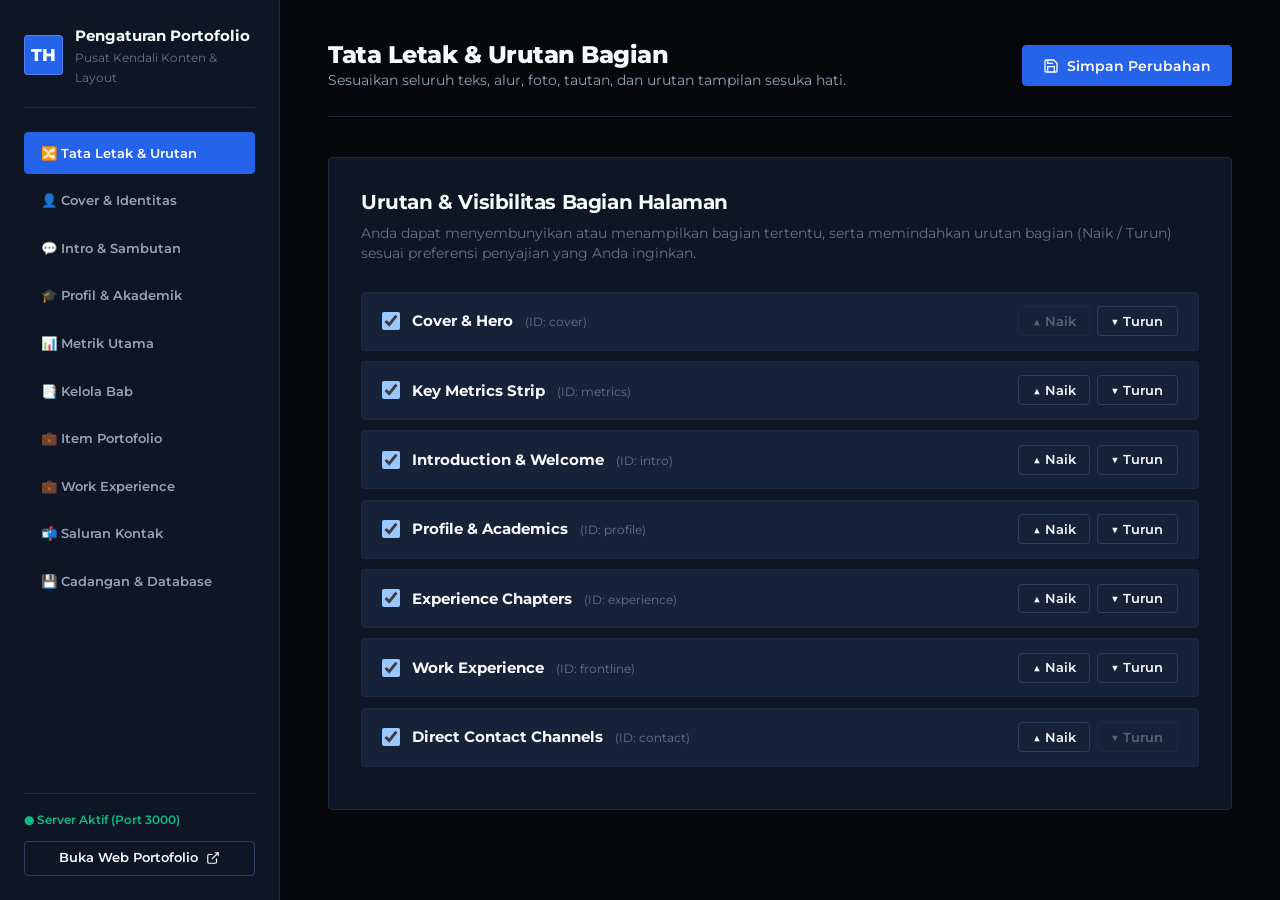
==== admin.html @ fa588e2b "Add files via upload" ====
<!DOCTYPE html>
<html lang="id">
<head>
  <meta charset="UTF-8">
  <meta name="viewport" content="width=device-width, initial-scale=1.0">
  <title>Pusat Kendali Portofolio | Backend CMS Trista Hana</title>
  <link rel="stylesheet" href="styles.css">
  <link rel="icon" type="image/svg+xml" href="data:image/svg+xml,<svg xmlns='http://www.w3.org/2000/svg' viewBox='0 0 100 100'><rect width='100' height='100' rx='20' fill='%232563EB'/><text x='50%' y='55%' dominant-baseline='middle' text-anchor='middle' font-family='Montserrat' font-size='50' font-weight='800' fill='white'>TH</text></svg>">
  <style>
    /* CMS Dashboard Specific Styles */
    body {
      background-color: #05070B;
    }
    .cms-layout {
      display: grid;
      grid-template-columns: 280px 1fr;
      min-height: 100vh;
    }
    .cms-sidebar {
      background-color: var(--bg-surface);
      border-right: 1px solid var(--border-subtle);
      padding: 1.5rem;
      position: sticky;
      top: 0;
      height: 100vh;
      overflow-y: auto;
      display: flex;
      flex-direction: column;
      gap: 1.5rem;
    }
    .cms-brand {
      display: flex;
      align-items: center;
      gap: 0.75rem;
      padding-bottom: 1.25rem;
      border-bottom: 1px solid var(--border-subtle);
    }
    .cms-nav-list {
      list-style: none;
      display: flex;
      flex-direction: column;
      gap: 0.35rem;
    }
    .cms-nav-item button {
      width: 100%;
      text-align: left;
      padding: 0.75rem 1rem;
      border-radius: var(--radius-sm);
      color: var(--text-secondary);
      font-size: 0.825rem;
      font-weight: 600;
      display: flex;
      align-items: center;
      gap: 0.75rem;
      transition: var(--transition);
      border: 1px solid transparent;
    }
    .cms-nav-item button:hover {
      background-color: var(--bg-elevated);
      color: var(--text-primary);
    }
    .cms-nav-item button.active {
      background-color: var(--blue-primary);
      color: #FFFFFF;
      border-color: var(--blue-primary);
    }
    .cms-main {
      padding: 2.5rem 3rem;
      max-width: 1100px;
      margin: 0 auto;
      width: 100%;
    }
    .cms-topbar {
      display: flex;
      justify-content: space-between;
      align-items: center;
      margin-bottom: 2.5rem;
      padding-bottom: 1.5rem;
      border-bottom: 1px solid var(--border-subtle);
      flex-wrap: wrap;
      gap: 1rem;
    }
    .cms-panel-card {
      background-color: var(--bg-surface);
      border: 1px solid var(--border-subtle);
      border-radius: var(--radius-sm);
      padding: 2rem;
      margin-bottom: 2rem;
    }
    .cms-card-title {
      font-size: 1.25rem;
      font-weight: 700;
      color: var(--text-primary);
      margin-bottom: 0.5rem;
    }
    .cms-card-desc {
      font-size: 0.85rem;
      color: var(--text-muted);
      margin-bottom: 1.75rem;
      line-height: 1.5;
    }
    .order-item-row {
      display: flex;
      align-items: center;
      justify-content: space-between;
      padding: 0.85rem 1.25rem;
      background-color: var(--bg-elevated);
      border: 1px solid var(--border-subtle);
      border-radius: var(--radius-sm);
      margin-bottom: 0.65rem;
    }
    .tag-bubble-list {
      display: flex;
      flex-wrap: wrap;
      gap: 0.5rem;
      margin-top: 0.5rem;
    }
    .tag-bubble {
      display: inline-flex;
      align-items: center;
      gap: 0.5rem;
      font-size: 0.8rem;
      font-weight: 600;
      background-color: var(--bg-elevated);
      border: 1px solid var(--border-medium);
      color: var(--text-primary);
      padding: 0.35rem 0.75rem;
      border-radius: var(--radius-sm);
    }
    .tag-bubble button {
      color: #F87171;
      font-size: 0.9rem;
      cursor: pointer;
    }
    .section-view {
      display: none;
    }
    .section-view.active {
      display: block;
      animation: fadeIn 0.2s ease;
    }
    @keyframes fadeIn {
      from { opacity: 0; transform: translateY(6px); }
      to { opacity: 1; transform: translateY(0); }
    }
  </style>
</head>
<body>

  <div class="cms-layout">
    <!-- Sidebar Navigation -->
    <aside class="cms-sidebar">
      <div class="cms-brand">
        <div class="brand-badge">TH</div>
        <div>
          <div style="font-weight: 700; font-size: 0.95rem; color: var(--text-primary);">Pengaturan Portofolio</div>
          <div style="font-size: 0.75rem; color: var(--text-muted);">Pusat Kendali Konten &amp; Layout</div>
        </div>
      </div>

      <nav>
        <ul class="cms-nav-list">
          <li class="cms-nav-item"><button class="active" data-view="view-layout">🔀 Tata Letak &amp; Urutan</button></li>
          <li class="cms-nav-item"><button data-view="view-cover">👤 Cover &amp; Identitas</button></li>
          <li class="cms-nav-item"><button data-view="view-intro">💬 Intro &amp; Sambutan</button></li>
          <li class="cms-nav-item"><button data-view="view-profile">🎓 Profil &amp; Akademik</button></li>
          <li class="cms-nav-item"><button data-view="view-metrics">📊 Metrik Utama</button></li>
          <li class="cms-nav-item"><button data-view="view-chapters">📑 Kelola Bab</button></li>
          <li class="cms-nav-item"><button data-view="view-items">💼 Item Portofolio</button></li>
          <li class="cms-nav-item"><button data-view="view-frontline">💼 Work Experience</button></li>
          <li class="cms-nav-item"><button data-view="view-contact">📬 Saluran Kontak</button></li>
          <li class="cms-nav-item"><button data-view="view-backup">💾 Cadangan &amp; Database</button></li>
        </ul>
      </nav>

      <div style="margin-top: auto; padding-top: 1rem; border-top: 1px solid var(--border-subtle);">
        <div id="cms-server-indicator" style="font-size: 0.75rem; color: var(--status-success); font-weight: 600; margin-bottom: 0.75rem;">
          ● Server Aktif (Port 3000)
        </div>
        <a href="/" target="_blank" class="btn btn-outline btn-sm" style="width: 100%;">
          <span>Buka Web Portofolio</span>
          <svg width="14" height="14" viewBox="0 0 24 24" fill="none" stroke="currentColor" stroke-width="2"><path d="M18 13v6a2 2 0 0 1-2 2H5a2 2 0 0 1-2-2V8a2 2 0 0 1 2-2h6"/><polyline points="15 3 21 3 21 9"/><line x1="10" y1="14" x2="21" y2="3"/></svg>
        </a>
      </div>
    </aside>

    <!-- Main Content Area -->
    <main class="cms-main">
      <div class="cms-topbar">
        <div>
          <h1 style="font-size: 1.5rem; font-weight: 800;" id="cms-current-view-title">Tata Letak &amp; Urutan Bagian</h1>
          <p style="color: var(--text-secondary); font-size: 0.85rem;">Sesuaikan seluruh teks, alur, foto, tautan, dan urutan tampilan sesuka hati.</p>
        </div>
        <div style="display: flex; gap: 0.75rem;">
          <button id="cms-btn-save-all" class="btn btn-primary">
            <svg width="16" height="16" viewBox="0 0 24 24" fill="none" stroke="currentColor" stroke-width="2"><path d="M19 21H5a2 2 0 0 1-2-2V5a2 2 0 0 1 2-2h11l5 5v11a2 2 0 0 1-2 2z"/><polyline points="17 21 17 13 7 13 7 21"/><polyline points="7 3 7 8 15 8"/></svg>
            <span>Simpan Perubahan</span>
          </button>
        </div>
      </div>

      <!-- =====================================================================
           VIEW 1: Tata Letak & Urutan Bagian
           ===================================================================== -->
      <section id="view-layout" class="section-view active">
        <div class="cms-panel-card">
          <h2 class="cms-card-title">Urutan &amp; Visibilitas Bagian Halaman</h2>
          <p class="cms-card-desc">
            Anda dapat menyembunyikan atau menampilkan bagian tertentu, serta memindahkan urutan bagian (Naik / Turun) sesuai preferensi penyajian yang Anda inginkan.
          </p>

          <div id="layout-sections-list">
            <!-- Dynamically populated -->
          </div>
        </div>
      </section>

      <!-- =====================================================================
           VIEW 2: Cover & Identitas
           ===================================================================== -->
      <section id="view-cover" class="section-view">
        <div class="cms-panel-card">
          <h2 class="cms-card-title">Bagian 01: Cover &amp; Identitas Utama</h2>
          <p class="cms-card-desc">Ubah nama, status lamaran, judul spesialisasi, kata kunci HR, dan foto utama.</p>

          <div style="display: grid; grid-template-columns: 1fr 1fr; gap: 1rem;">
            <div class="form-group">
              <label class="form-label" for="cov-name">Nama Lengkap</label>
              <input type="text" id="cov-name" class="form-control" required>
            </div>
            <div class="form-group">
              <label class="form-label" for="cov-status">Teks Status Pil</label>
              <input type="text" id="cov-status" class="form-control" placeholder="Available for Internship & Full-time Roles">
            </div>
          </div>

          <div class="form-group">
            <label class="form-label" for="cov-title">Judul Posisi / Headline</label>
            <input type="text" id="cov-title" class="form-control" placeholder="Project Operation & HR Candidate Portfolio">
          </div>

          <div class="form-group">
            <label class="form-label" for="cov-summary">Ringkasan Eksekutif (Bio Singkat)</label>
            <textarea id="cov-summary" class="form-control" rows="4"></textarea>
          </div>

          <div class="form-group">
            <label class="form-label" for="cov-keywords">Kata Kunci HR (Pisahkan dengan koma)</label>
            <input type="text" id="cov-keywords" class="form-control" placeholder="Talent Acquisition, SOP Standardization, OKR Tracking, dll.">
          </div>

          <!-- Avatar Uploader -->
          <div class="form-group" style="background-color: var(--bg-elevated); padding: 1.25rem; border-radius: var(--radius-sm); border: 1px solid var(--border-subtle);">
            <label class="form-label">Foto Profil Formal</label>
            <div class="upload-dropzone" id="avatar-dropzone">
              <svg class="upload-icon" width="32" height="32" viewBox="0 0 24 24" fill="none" stroke="currentColor" stroke-width="2"><circle cx="12" cy="8" r="4"/><path d="M6 21v-2a4 4 0 0 1 4-4h4a4 4 0 0 1 4 4v2"/></svg>
              <div class="upload-instruction">Tarik &amp; lepas foto baru di sini, atau klik untuk memilih</div>
              <input type="file" id="avatar-file-input" accept="image/*" style="display: none;">
            </div>
            <div style="margin-top: 0.75rem;">
              <label class="form-label" style="font-size: 0.75rem; color: var(--text-muted);" for="cov-avatar-url">Atau gunakan URL Foto:</label>
              <input type="url" id="cov-avatar-url" class="form-control" placeholder="https://...">
            </div>
            <div class="image-preview-wrapper" id="avatar-preview-box" style="display: none;">
              <img id="avatar-preview-img" class="image-preview-thumb" src="" alt="Avatar Preview">
              <span id="avatar-preview-status" style="font-size: 0.8rem; color: var(--status-success);">Foto siap diperbarui</span>
            </div>
          </div>
        </div>
      </section>

      <!-- =====================================================================
           VIEW 3: Intro & Sambutan
           ===================================================================== -->
      <section id="view-intro" class="section-view">
        <div class="cms-panel-card">
          <h2 class="cms-card-title">Bagian 02: Intro &amp; Sambutan Rekruter</h2>
          <p class="cms-card-desc">Sesuaikan teks pesan awal (Congratulations / Salam Rekruter) dan kutipan visi.</p>

          <div class="form-group">
            <label class="form-label" for="intro-greeting">Isi Sambutan Utama</label>
            <textarea id="intro-greeting" class="form-control" rows="5"></textarea>
          </div>

          <div class="form-group">
            <label class="form-label" for="intro-quote">Kutipan Sorotan Operasional</label>
            <input type="text" id="intro-quote" class="form-control">
          </div>
        </div>
      </section>

      <!-- =====================================================================
           VIEW 4: Profil & Akademik
           ===================================================================== -->
      <section id="view-profile" class="section-view">
        <div class="cms-panel-card">
          <h2 class="cms-card-title">Bagian 03: Profil Akademik &amp; Kompetensi</h2>
          <p class="cms-card-desc">Ubah rincian kampus, IPK, SKS, asal SMA, serta daftar keahlian dan mata kuliah.</p>

          <div style="display: grid; grid-template-columns: 1fr 1fr 1fr; gap: 1rem;">
            <div class="form-group">
              <label class="form-label" for="prof-gpa">IPK Kumulatif (GPA)</label>
              <input type="text" id="prof-gpa" class="form-control" placeholder="3.88 / 4.00">
            </div>
            <div class="form-group">
              <label class="form-label" for="prof-credits">Total SKS Diambil</label>
              <input type="text" id="prof-credits" class="form-control" placeholder="84 SKS">
            </div>
            <div class="form-group">
              <label class="form-label" for="prof-cohort">Angkatan Kuliah</label>
              <input type="text" id="prof-cohort" class="form-control" placeholder="2023 - Sekarang">
            </div>
          </div>

          <div style="display: grid; grid-template-columns: 1fr 1fr; gap: 1rem;">
            <div class="form-group">
              <label class="form-label" for="prof-univ">Nama Universitas</label>
              <input type="text" id="prof-univ" class="form-control">
            </div>
            <div class="form-group">
              <label class="form-label" for="prof-major">Jurusan / Program Studi</label>
              <input type="text" id="prof-major" class="form-control">
            </div>
          </div>

          <div style="display: grid; grid-template-columns: 1fr 1fr; gap: 1rem;">
            <div class="form-group">
              <label class="form-label" for="prof-school">Asal SMA</label>
              <input type="text" id="prof-school" class="form-control">
            </div>
            <div class="form-group">
              <label class="form-label" for="prof-loc">Lokasi Domisili</label>
              <input type="text" id="prof-loc" class="form-control">
            </div>
          </div>

          <div class="form-group">
            <label class="form-label" for="prof-skills-input">Keahlian HR (Pisahkan dengan koma)</label>
            <textarea id="prof-skills-input" class="form-control" rows="3"></textarea>
          </div>

          <div class="form-group">
            <label class="form-label" for="prof-courses-input">Mata Kuliah Relevan (Pisahkan dengan koma)</label>
            <textarea id="prof-courses-input" class="form-control" rows="3"></textarea>
          </div>

          <div class="form-group">
            <label class="form-label" for="prof-tools-input">Alat Kerja &amp; Hard Skills (Pisahkan dengan koma)</label>
            <textarea id="prof-tools-input" class="form-control" rows="3"></textarea>
          </div>
        </div>
      </section>

      <!-- =====================================================================
           VIEW 5: Metrik Utama
           ===================================================================== -->
      <section id="view-metrics" class="section-view">
        <div class="cms-panel-card">
          <div style="display: flex; justify-content: space-between; align-items: center; margin-bottom: 1rem;">
            <div>
              <h2 class="cms-card-title">Bilah Metrik Dampak</h2>
              <p class="cms-card-desc">Angka pencapaian terukur yang ditampilkan di bilah beranda portofolio.</p>
            </div>
            <button type="button" id="btn-add-metric-row" class="btn btn-outline btn-sm">+ Tambah Kartu Metrik</button>
          </div>

          <div id="metrics-editor-list" style="display: flex; flex-direction: column; gap: 1rem;">
            <!-- Populated dynamically -->
          </div>
        </div>
      </section>

      <!-- =====================================================================
           VIEW 6: Kelola Bab Pengalaman (Chapters)
           ===================================================================== -->
      <section id="view-chapters" class="section-view">
        <div class="cms-panel-card">
          <div style="display: flex; justify-content: space-between; align-items: center; margin-bottom: 1rem;">
            <div>
              <h2 class="cms-card-title">Kelola Bab Pengalaman</h2>
              <p class="cms-card-desc">Ubah nomor bab, nama bab, dan deskripsi singkat kategori pengalaman.</p>
            </div>
            <button type="button" id="btn-add-chapter-row" class="btn btn-outline btn-sm">+ Tambah Bab Baru</button>
          </div>

          <div id="chapters-editor-list" style="display: flex; flex-direction: column; gap: 1rem;">
            <!-- Populated dynamically -->
          </div>
        </div>
      </section>

      <!-- =====================================================================
           VIEW 7: Item Portofolio (Upload Foto, Link, Detail)
           ===================================================================== -->
      <section id="view-items" class="section-view">
        <div class="cms-panel-card">
          <div style="display: flex; justify-content: space-between; align-items: center; margin-bottom: 1.5rem; flex-wrap: wrap; gap: 0.5rem;">
            <div>
              <h2 class="cms-card-title">Daftar Portofolio &amp; Proyek</h2>
              <p class="cms-card-desc">Kelola dokumen, alur stepping stones, foto, dan link tautan Google Drive / Sheets.</p>
            </div>
            <button type="button" id="btn-open-create-item-form" class="btn btn-primary btn-sm">
              <svg width="16" height="16" viewBox="0 0 24 24" fill="none" stroke="currentColor" stroke-width="2"><line x1="12" y1="5" x2="12" y2="19"/><line x1="5" y1="12" x2="19" y2="12"/></svg>
              <span>+ Buat Proyek Baru</span>
            </button>
          </div>

          <div style="overflow-x: auto;">
            <table class="admin-items-table">
              <thead>
                <tr>
                  <th>Bab</th>
                  <th>Judul Proyek</th>
                  <th>Organisasi</th>
                  <th>Kelengkapan</th>
                  <th>Aksi</th>
                </tr>
              </thead>
              <tbody id="cms-items-table-body">
                <!-- Dynamically populated -->
              </tbody>
            </table>
          </div>
        </div>

        <!-- Form Tambah / Edit Proyek (Modal Inline) -->
        <div id="cms-item-editor-panel" class="cms-panel-card" style="display: none; border-left: 4px solid var(--blue-primary);">
          <div style="display: flex; justify-content: space-between; align-items: center; margin-bottom: 1rem;">
            <h3 id="item-editor-title-heading" style="color: var(--blue-light); font-size: 1.15rem; font-weight: 700;">Edit Proyek Portofolio</h3>
            <button type="button" id="btn-close-item-editor" class="btn btn-outline btn-sm">Tutup Editor</button>
          </div>

          <form id="cms-item-form">
            <input type="hidden" id="item-form-id" value="">

            <div style="display: grid; grid-template-columns: 1fr 1fr; gap: 1rem;">
              <div class="form-group">
                <label class="form-label" for="item-form-chapter">Kategori Bab / Section (Ketik Bebas) *</label>
                <input type="text" id="item-form-chapter" class="form-control" list="chapter-suggestions-list" placeholder="Ketik nama bab (misal: Work Experience, Project (as Leader), HR Campaign)..." required>
                <datalist id="chapter-suggestions-list">
                  <!-- Populated dynamically with suggestions -->
                </datalist>
                <small style="color: var(--text-muted); font-size: 0.75rem; display: block; margin-top: 0.35rem;">
                  Ketik manual tulisan bab/section yang Anda inginkan (tidak terbatas pilihan dropdown).
                </small>
              </div>
              <div class="form-group">
                <label class="form-label" for="item-form-title">Judul Proyek / Program *</label>
                <input type="text" id="item-form-title" class="form-control" required>
              </div>
            </div>

            <div style="display: grid; grid-template-columns: 1fr 1fr 1fr; gap: 1rem;">
              <div class="form-group">
                <label class="form-label" for="item-form-org">Organisasi / Lembaga *</label>
                <input type="text" id="item-form-org" class="form-control" required>
              </div>
              <div class="form-group">
                <label class="form-label" for="item-form-role">Peran / Jabatan *</label>
                <input type="text" id="item-form-role" class="form-control" required>
              </div>
              <div class="form-group">
                <label class="form-label" for="item-form-period">Periode Waktu *</label>
                <input type="text" id="item-form-period" class="form-control" required>
              </div>
            </div>

            <!-- Upload Foto Proyek -->
            <div class="form-group" style="background-color: var(--bg-elevated); padding: 1.25rem; border-radius: var(--radius-sm); border: 1px solid var(--border-subtle);">
              <label class="form-label" style="display: flex; justify-content: space-between;">
                <span>Foto &amp; Dokumentasi Visual Portofolio</span>
                <span style="font-size: 0.75rem; color: var(--blue-light);">Tersimpan permanen ke folder uploads/</span>
              </label>

              <div class="upload-dropzone" id="item-image-dropzone">
                <svg class="upload-icon" width="32" height="32" viewBox="0 0 24 24" fill="none" stroke="currentColor" stroke-width="2"><rect x="3" y="3" width="18" height="18" rx="2" ry="2"/><circle cx="8.5" cy="8.5" r="1.5"/><polyline points="21 15 16 10 5 21"/></svg>
                <div class="upload-instruction">Tarik &amp; lepas file foto di sini, atau klik untuk memilih</div>
                <div class="upload-hint">PNG, JPG, WEBP</div>
                <input type="file" id="item-file-input" accept="image/*" style="display: none;">
              </div>

              <div style="margin-top: 0.75rem;">
                <label class="form-label" style="font-size: 0.75rem; color: var(--text-muted);" for="item-form-image-url">Atau URL Gambar:</label>
                <input type="url" id="item-form-image-url" class="form-control" placeholder="https://...">
              </div>

              <div class="image-preview-wrapper" id="item-preview-box" style="display: none;">
                <img id="item-preview-img" class="image-preview-thumb" src="" alt="Item Preview">
                <div style="font-size: 0.8rem;">
                  <div id="item-preview-name" style="font-weight: 700;">Foto Terpilih</div>
                  <div id="item-preview-status" style="color: var(--status-success);">Siap disimpan</div>
                </div>
              </div>
            </div>

            <div class="form-group">
              <label class="form-label" for="item-form-desc">Keterangan Detail Portofolio *</label>
              <textarea id="item-form-desc" class="form-control" rows="4" required></textarea>
            </div>

            <div class="form-group">
              <label class="form-label" for="item-form-badges">Badge Metrik / Prestasi (Pisahkan dengan koma)</label>
              <input type="text" id="item-form-badges" class="form-control" placeholder="Contoh: 220+ Pelamar, 9/10 Kepuasan, Best Intern 2026">
            </div>

            <!-- Tautan Clickable Links -->
            <div class="form-group" style="background-color: var(--bg-elevated); padding: 1.25rem; border-radius: var(--radius-sm); border: 1px solid var(--border-subtle);">
              <div style="display: flex; justify-content: space-between; align-items: center; margin-bottom: 0.75rem;">
                <div>
                  <label class="form-label" style="margin-bottom: 0.25rem;">Tautan Dokumentasi yang Bisa di Klik (Clickable Links)</label>
                  <p style="font-size: 0.75rem; color: var(--text-muted);">Tautan Google Drive, Google Sheets pelamar, PPT Deck, atau link sertifikat asli.</p>
                </div>
                <button type="button" id="btn-add-item-link" class="btn btn-outline btn-sm">+ Tambah Tautan</button>
              </div>
              <div id="item-links-editor-list" style="display: flex; flex-direction: column; gap: 0.65rem;">
                <!-- Link rows -->
              </div>
            </div>

            <!-- Stepping Stones / Alur Proses Kerja -->
            <div class="form-group" style="background-color: var(--bg-elevated); padding: 1.25rem; border-radius: var(--radius-sm); border: 1px solid var(--border-subtle);">
              <div style="display: flex; justify-content: space-between; align-items: center; margin-bottom: 0.75rem;">
                <div>
                  <label class="form-label" style="margin-bottom: 0.25rem;">Alur Proses Kerja &amp; Stepping Stones</label>
                  <p style="font-size: 0.75rem; color: var(--text-muted);">Khusus Sertifikasi ("gimana dpt &amp; PROSESnya") dan Proyek bertahap.</p>
                </div>
                <button type="button" id="btn-add-item-step" class="btn btn-outline btn-sm">+ Tambah Langkah</button>
              </div>
              <div id="item-steps-editor-list" style="display: flex; flex-direction: column; gap: 0.75rem;">
                <!-- Step rows -->
              </div>
            </div>

            <div style="display: flex; justify-content: flex-end; gap: 0.75rem; margin-top: 1.5rem;">
              <button type="button" id="btn-cancel-item-form" class="btn btn-outline">Batal</button>
              <button type="submit" class="btn btn-primary">Simpan Proyek Ini</button>
            </div>
          </form>
        </div>
      </section>

      <!-- =====================================================================
           VIEW 8: Work Experience
           ===================================================================== -->
      <section id="view-frontline" class="section-view">
        <div class="cms-panel-card">
          <h2 class="cms-card-title">Bagian 05: Work Experience</h2>
          <p class="cms-card-desc">Sesuaikan pilar operasional kerja dan daftar penempatan industri.</p>

          <div class="form-group">
            <label class="form-label" for="front-title">Judul Bagian</label>
            <input type="text" id="front-title" class="form-control">
          </div>

          <div class="form-group">
            <label class="form-label" for="front-sub">Subjudul Penjelasan</label>
            <input type="text" id="front-sub" class="form-control">
          </div>

          <!-- Pillars -->
          <div style="margin-top: 1.5rem;">
            <div style="display: flex; justify-content: space-between; align-items: center; margin-bottom: 0.75rem;">
              <label class="form-label">Pilar-Pilar Operasional</label>
              <button type="button" id="btn-add-pillar" class="btn btn-outline btn-sm">+ Tambah Pilar</button>
            </div>
            <div id="frontline-pillars-editor" style="display: flex; flex-direction: column; gap: 0.75rem;">
              <!-- Populated dynamically -->
            </div>
          </div>

          <!-- Placemats -->
          <div style="margin-top: 2rem;">
            <div style="display: flex; justify-content: space-between; align-items: center; margin-bottom: 0.75rem;">
              <label class="form-label">Daftar Tempat / Perusahaan (Placemats)</label>
              <button type="button" id="btn-add-placement" class="btn btn-outline btn-sm">+ Tambah Tempat</button>
            </div>
            <div id="frontline-placements-editor" style="display: flex; flex-direction: column; gap: 0.75rem;">
              <!-- Populated dynamically -->
            </div>
          </div>
        </div>
      </section>

      <!-- =====================================================================
           VIEW 9: Saluran Kontak
           ===================================================================== -->
      <section id="view-contact" class="section-view">
        <div class="cms-panel-card">
          <h2 class="cms-card-title">Bagian 06: Saluran Kontak Langsung</h2>
          <p class="cms-card-desc">Perbarui alamat email resmi, tautan WhatsApp langsung, profil LinkedIn, dan Instagram.</p>

          <div style="display: grid; grid-template-columns: 1fr 1fr; gap: 1rem;">
            <div class="form-group">
              <label class="form-label" for="cnt-email">Email Resmi</label>
              <input type="email" id="cnt-email" class="form-control" required>
            </div>
            <div class="form-group">
              <label class="form-label" for="cnt-phone">Nomor Telepon / WhatsApp</label>
              <input type="text" id="cnt-phone" class="form-control" required>
            </div>
          </div>

          <div style="display: grid; grid-template-columns: 1fr 1fr; gap: 1rem;">
            <div class="form-group">
              <label class="form-label" for="cnt-linkedin">URL Profil LinkedIn</label>
              <input type="url" id="cnt-linkedin" class="form-control">
            </div>
            <div class="form-group">
              <label class="form-label" for="cnt-instagram">URL / Handle Instagram</label>
              <input type="text" id="cnt-instagram" class="form-control">
            </div>
          </div>
        </div>
      </section>

      <!-- =====================================================================
           VIEW 10: Cadangan & Database
           ===================================================================== -->
      <section id="view-backup" class="section-view">
        <div class="cms-panel-card">
          <h2 class="cms-card-title">Pencadangan Data &amp; Sinkronisasi File</h2>
          <p class="cms-card-desc">Unduh cadangan data portofolio Anda sebagai file JSON atau pulihkan data kapan saja.</p>

          <div style="display: flex; gap: 1rem; flex-wrap: wrap;">
            <button id="cms-btn-export-json" class="btn btn-outline">
              <svg width="16" height="16" viewBox="0 0 24 24" fill="none" stroke="currentColor" stroke-width="2"><path d="M21 15v4a2 2 0 0 1-2 2H5a2 2 0 0 1-2-2v-4"/><polyline points="7 10 12 15 17 10"/><line x1="12" y1="15" x2="12" y2="3"/></svg>
              <span>Ekspor Backup JSON</span>
            </button>

            <label class="btn btn-secondary" style="cursor: pointer;">
              <svg width="16" height="16" viewBox="0 0 24 24" fill="none" stroke="currentColor" stroke-width="2"><path d="M21 15v4a2 2 0 0 1-2 2H5a2 2 0 0 1-2-2v-4"/><polyline points="17 8 12 3 7 8"/><line x1="12" y1="3" x2="12" y2="15"/></svg>
              <span>Impor Restore JSON</span>
              <input type="file" id="cms-import-file" accept=".json" style="display: none;">
            </label>

            <button id="cms-btn-reset-default" class="btn btn-outline" style="color: #F87171; border-color: rgba(239, 68, 68, 0.3);">
              Reset ke Data Standar
            </button>
          </div>
        </div>
      </section>
    </main>
  </div>

  <!-- Toast Notification Container -->
  <div class="toast-container" id="toast-container"></div>

  <!-- Admin Controller Script -->
  <script src="admin.js"></script>
</body>
</html>
---- styles.css ----
/* ==============================================================================
   PORTOFOLIO PROFESIONAL - TRISTA HANA QONITA RAHMAWATI
   Theme: Professional Blue & Black (Anti-Slop Compliant)
   Typography: Montserrat (All Weights)
   ============================================================================== */

@import url('https://fonts.googleapis.com/css2?family=Montserrat:ital,wght@0,300;0,400;0,500;0,600;0,700;0,800;1,400;1,600&display=swap');

:root {
  /* Color Palette: Blue & Black Pure Professionalism */
  --bg-primary: #070A10;       /* Ultra-deep obsidian black */
  --bg-surface: #0E1626;       /* Deep navy-slate surface */
  --bg-elevated: #152238;      /* Elevated card container */
  --bg-hover: #1C2D4A;         /* Interactive hover */
  --bg-glass: rgba(14, 22, 38, 0.88);
  
  --border-subtle: #1C2A44;    /* Sharp 1px structural border */
  --border-medium: #2B3F63;    /* Highlight border */
  --border-focus: #3B82F6;     /* Accessible focus indicator */
  
  --blue-primary: #2563EB;     /* Royal corporate blue */
  --blue-hover: #1D4ED8;       /* Deep corporate blue */
  --blue-accent: #3B82F6;      /* Bright blue accent */
  --blue-light: #60A5FA;       /* High-contrast readable blue */
  --blue-tint: rgba(37, 99, 235, 0.14);
  --blue-tint-strong: rgba(37, 99, 235, 0.25);
  
  --text-primary: #F8FAFC;     /* Crisp high-contrast white */
  --text-secondary: #94A3B8;   /* Slate neutral readability */
  --text-muted: #64748B;       /* Low-priority labels */
  --text-inverse: #070A10;
  
  --status-success: #10B981;
  --status-warning: #F59E0B;
  --status-info: #0284C7;
  
  --font-family: 'Montserrat', system-ui, -apple-system, BlinkMacSystemFont, 'Segoe UI', Roboto, sans-serif;
  
  --radius-sm: 4px;
  --radius-md: 8px;
  --radius-lg: 12px;
  --radius-xl: 16px;
  
  --transition: all 0.2s cubic-bezier(0.16, 1, 0.3, 1);
  --shadow-card: 0 4px 20px rgba(0, 0, 0, 0.45);
  --shadow-elevated: 0 10px 30px rgba(0, 0, 0, 0.6);
  --max-width: 1240px;
}

/* Reset & Base Setup */
*, *::before, *::after {
  box-sizing: border-box;
  margin: 0;
  padding: 0;
}

html {
  scroll-behavior: smooth;
  font-size: 16px;
  color-scheme: dark;
}

body {
  font-family: var(--font-family);
  background-color: var(--bg-primary);
  color: var(--text-primary);
  line-height: 1.6;
  -webkit-font-smoothing: antialiased;
  -moz-osx-font-smoothing: grayscale;
  overflow-x: hidden;
}

a {
  color: var(--blue-light);
  text-decoration: none;
  transition: var(--transition);
}

a:hover {
  color: #93C5FD;
}

button, input, textarea, select {
  font-family: inherit;
  font-size: 1rem;
}

button {
  cursor: pointer;
  border: none;
  background: none;
}

img {
  max-width: 100%;
  height: auto;
  display: block;
}

/* Typography Hierarchy */
h1, h2, h3, h4, h5, h6 {
  font-weight: 700;
  color: var(--text-primary);
  line-height: 1.25;
  letter-spacing: -0.02em;
}

h1 { font-size: clamp(2rem, 4vw, 3.25rem); font-weight: 800; }
h2 { font-size: clamp(1.6rem, 3vw, 2.25rem); }
h3 { font-size: 1.35rem; }
h4 { font-size: 1.1rem; }

.section-label {
  display: inline-flex;
  align-items: center;
  gap: 0.5rem;
  font-size: 0.75rem;
  font-weight: 700;
  text-transform: uppercase;
  letter-spacing: 0.12em;
  color: var(--blue-light);
  margin-bottom: 0.75rem;
  padding: 0.25rem 0.65rem;
  background-color: var(--blue-tint);
  border: 1px solid var(--border-subtle);
  border-radius: var(--radius-sm);
}

/* Container */
.container {
  width: 100%;
  max-width: var(--max-width);
  margin: 0 auto;
  padding: 0 1.5rem;
}

/* Header & Navigation Bar */
.navbar {
  position: sticky;
  top: 0;
  z-index: 100;
  background-color: var(--bg-glass);
  backdrop-filter: blur(12px);
  border-bottom: 1px solid var(--border-subtle);
  transition: var(--transition);
}

.nav-container {
  display: flex;
  align-items: center;
  justify-content: space-between;
  height: 72px;
}

.brand-link {
  display: flex;
  align-items: center;
  gap: 0.85rem;
  text-decoration: none;
}

.brand-badge {
  display: flex;
  align-items: center;
  justify-content: center;
  width: 40px;
  height: 40px;
  background-color: var(--blue-primary);
  color: #FFFFFF;
  font-weight: 800;
  font-size: 1.05rem;
  border-radius: var(--radius-sm);
  border: 1px solid rgba(255, 255, 255, 0.2);
}

.brand-info {
  display: flex;
  flex-direction: column;
}

.brand-name {
  font-size: 1rem;
  font-weight: 700;
  color: var(--text-primary);
  letter-spacing: -0.01em;
}

.brand-role {
  font-size: 0.75rem;
  font-weight: 500;
  color: var(--text-secondary);
}

.nav-links {
  display: flex;
  align-items: center;
  gap: 1.5rem;
  list-style: none;
}

.nav-links a {
  color: var(--text-secondary);
  font-size: 0.875rem;
  font-weight: 600;
  padding: 0.4rem 0.6rem;
  border-radius: var(--radius-sm);
  transition: var(--transition);
}

.nav-links a:hover,
.nav-links a.active {
  color: var(--text-primary);
  background-color: var(--bg-elevated);
}

.nav-actions {
  display: flex;
  align-items: center;
  gap: 0.75rem;
}

/* Button Variants */
.btn {
  display: inline-flex;
  align-items: center;
  justify-content: center;
  gap: 0.5rem;
  padding: 0.65rem 1.25rem;
  font-size: 0.875rem;
  font-weight: 600;
  border-radius: var(--radius-sm);
  transition: var(--transition);
  text-decoration: none;
  border: 1px solid transparent;
}

.btn-primary {
  background-color: var(--blue-primary);
  color: #FFFFFF;
  border-color: var(--blue-primary);
}

.btn-primary:hover {
  background-color: var(--blue-hover);
  border-color: var(--blue-hover);
  color: #FFFFFF;
}

.btn-outline {
  background-color: transparent;
  color: var(--text-primary);
  border-color: var(--border-medium);
}

.btn-outline:hover {
  background-color: var(--bg-elevated);
  border-color: var(--blue-accent);
  color: var(--blue-light);
}

.btn-secondary {
  background-color: var(--bg-elevated);
  color: var(--text-primary);
  border-color: var(--border-subtle);
}

.btn-secondary:hover {
  background-color: var(--bg-hover);
  border-color: var(--border-medium);
}

.btn-sm {
  padding: 0.4rem 0.85rem;
  font-size: 0.8rem;
}

.btn-icon {
  width: 38px;
  height: 38px;
  padding: 0;
  display: inline-flex;
  align-items: center;
  justify-content: center;
}

/* Hero Section (Cover - Halaman 1) */
.hero-section {
  padding: 5rem 0 4rem;
  border-bottom: 1px solid var(--border-subtle);
  background: radial-gradient(circle at 80% 20%, rgba(37, 99, 235, 0.08) 0%, transparent 60%);
}

.hero-grid {
  display: grid;
  grid-template-columns: 1.15fr 0.85fr;
  gap: 3.5rem;
  align-items: center;
}

.hero-status-pill {
  display: inline-flex;
  align-items: center;
  gap: 0.6rem;
  font-size: 0.8rem;
  font-weight: 600;
  color: #38BDF8;
  background-color: rgba(56, 189, 248, 0.1);
  border: 1px solid rgba(56, 189, 248, 0.25);
  padding: 0.35rem 0.85rem;
  border-radius: var(--radius-sm);
  margin-bottom: 1.5rem;
}

.pulse-indicator {
  width: 8px;
  height: 8px;
  background-color: #38BDF8;
  border-radius: 50%;
  box-shadow: 0 0 0 3px rgba(56, 189, 248, 0.3);
}

.hero-title {
  margin-bottom: 0.75rem;
}

.hero-title .highlight {
  color: var(--blue-light);
  font-weight: 800;
}

.hero-subtitle {
  font-size: 1.25rem;
  font-weight: 600;
  color: var(--text-secondary);
  margin-bottom: 1.5rem;
}

.hero-keywords-list {
  display: flex;
  flex-wrap: wrap;
  gap: 0.5rem;
  margin-bottom: 2rem;
}

.keyword-badge {
  font-size: 0.75rem;
  font-weight: 600;
  color: #CBD5E1;
  background-color: var(--bg-surface);
  border: 1px solid var(--border-subtle);
  padding: 0.35rem 0.75rem;
  border-radius: var(--radius-sm);
}

.hero-description {
  color: var(--text-secondary);
  font-size: 1.05rem;
  line-height: 1.7;
  margin-bottom: 2rem;
}

.hero-actions {
  display: flex;
  flex-wrap: wrap;
  gap: 1rem;
  align-items: center;
}

.hero-visual-card {
  position: relative;
  background-color: var(--bg-surface);
  border: 1px solid var(--border-medium);
  border-radius: var(--radius-md);
  padding: 1.25rem;
  box-shadow: var(--shadow-card);
}

.hero-image-wrapper {
  position: relative;
  width: 100%;
  background-color: var(--bg-elevated);
  border-radius: var(--radius-sm);
  overflow: hidden;
  border: 1px solid var(--border-subtle);
  /* No aspect-ratio lock - let the photo breathe at natural proportions */
}

.hero-image-wrapper img {
  width: 100%;
  height: auto;
  display: block;
  object-fit: contain;
  object-position: center top;
  image-rendering: -webkit-optimize-contrast;
  image-rendering: crisp-edges;
}

.hero-card-footer {
  margin-top: 1.25rem;
  display: flex;
  justify-content: space-between;
  align-items: center;
  padding-top: 1rem;
  border-top: 1px solid var(--border-subtle);
}

.hero-credential-stat {
  display: flex;
  flex-direction: column;
}

.hero-stat-value {
  font-size: 1.35rem;
  font-weight: 800;
  color: var(--blue-light);
}

.hero-stat-label {
  font-size: 0.75rem;
  font-weight: 600;
  color: var(--text-secondary);
  text-transform: uppercase;
  letter-spacing: 0.05em;
}

/* Metrics Overview Bar */
.metrics-strip {
  padding: 3rem 0;
  border-bottom: 1px solid var(--border-subtle);
  background-color: var(--bg-surface);
}

.metrics-grid {
  display: grid;
  grid-template-columns: repeat(auto-fit, minmax(180px, 1fr));
  gap: 1.5rem;
}

.metric-item {
  padding: 1.25rem;
  background-color: var(--bg-primary);
  border: 1px solid var(--border-subtle);
  border-radius: var(--radius-sm);
  transition: var(--transition);
}

.metric-item:hover {
  border-color: var(--blue-accent);
}

.metric-value {
  font-size: 2rem;
  font-weight: 800;
  color: var(--blue-light);
  line-height: 1;
  margin-bottom: 0.5rem;
}

.metric-label {
  font-size: 0.85rem;
  font-weight: 700;
  color: var(--text-primary);
  margin-bottom: 0.35rem;
}

.metric-desc {
  font-size: 0.75rem;
  color: var(--text-muted);
  line-height: 1.4;
}

/* Section Common Layout */
.section {
  padding: 5rem 0;
  border-bottom: 1px solid var(--border-subtle);
}

.section-header {
  margin-bottom: 3rem;
}

.section-title {
  font-size: 2rem;
  font-weight: 800;
  margin-bottom: 0.75rem;
}

.section-subtitle {
  font-size: 1.05rem;
  color: var(--text-secondary);
  max-width: 720px;
}

/* Intro Section (Halaman 2 - Welcoming / Pitch) */
.intro-card {
  background-color: var(--bg-surface);
  border: 1px solid var(--border-medium);
  border-left: 4px solid var(--blue-primary);
  border-radius: var(--radius-sm);
  padding: 2.25rem;
  display: flex;
  flex-direction: column;
  gap: 1.25rem;
}

.intro-heading {
  font-size: 1.35rem;
  font-weight: 700;
  color: var(--text-primary);
}

.intro-body {
  font-size: 1.05rem;
  color: var(--text-secondary);
  line-height: 1.75;
}

/* About & Academic Profile (Halaman 3) */
.profile-grid {
  display: grid;
  grid-template-columns: 320px 1fr;
  gap: 2.5rem;
  align-items: start;
}

.profile-card {
  background-color: var(--bg-surface);
  border: 1px solid var(--border-subtle);
  border-radius: var(--radius-sm);
  padding: 1.5rem;
}

.profile-photo-box {
  width: 100%;
  background-color: var(--bg-elevated);
  border-radius: var(--radius-sm);
  overflow: hidden;
  margin-bottom: 1.25rem;
  border: 1px solid var(--border-subtle);
}

.profile-photo-box img {
  width: 100%;
  height: auto;
  display: block;
  object-fit: contain;
  object-position: center top;
  image-rendering: -webkit-optimize-contrast;
  image-rendering: crisp-edges;
}

.academic-badge-row {
  display: flex;
  flex-direction: column;
  gap: 0.85rem;
  border-top: 1px solid var(--border-subtle);
  padding-top: 1.25rem;
  margin-top: 1.25rem;
}

.academic-field {
  display: flex;
  flex-direction: column;
}

.academic-field .label {
  font-size: 0.7rem;
  font-weight: 700;
  text-transform: uppercase;
  color: var(--text-muted);
  letter-spacing: 0.05em;
}

.academic-field .val {
  font-size: 0.95rem;
  font-weight: 600;
  color: var(--text-primary);
}

.profile-details-column {
  display: flex;
  flex-direction: column;
  gap: 2rem;
}

.competency-card {
  background-color: var(--bg-surface);
  border: 1px solid var(--border-subtle);
  border-radius: var(--radius-sm);
  padding: 1.75rem;
}

.card-inner-title {
  font-size: 1.15rem;
  font-weight: 700;
  color: var(--text-primary);
  margin-bottom: 1.25rem;
  display: flex;
  align-items: center;
  gap: 0.65rem;
}

.skill-tag-list {
  display: flex;
  flex-wrap: wrap;
  gap: 0.6rem;
}

.skill-tag {
  display: inline-flex;
  align-items: center;
  gap: 0.45rem;
  font-size: 0.825rem;
  font-weight: 600;
  color: var(--text-primary);
  background-color: var(--bg-elevated);
  border: 1px solid var(--border-medium);
  padding: 0.45rem 0.85rem;
  border-radius: var(--radius-sm);
}

.skill-tag.accent {
  background-color: var(--blue-tint);
  border-color: rgba(59, 130, 246, 0.4);
  color: var(--blue-light);
}

.courses-grid {
  display: grid;
  grid-template-columns: repeat(auto-fill, minmax(260px, 1fr));
  gap: 0.85rem;
}

.course-item {
  display: flex;
  align-items: flex-start;
  gap: 0.65rem;
  padding: 0.85rem;
  background-color: var(--bg-elevated);
  border: 1px solid var(--border-subtle);
  border-radius: var(--radius-sm);
  font-size: 0.875rem;
  font-weight: 600;
  color: var(--text-primary);
}

.course-item svg {
  flex-shrink: 0;
  color: var(--blue-accent);
  margin-top: 0.15rem;
}

/* Chapter Navigation (File 2: "This is how I make things happen") */
.chapters-nav-wrapper {
  margin-bottom: 2.5rem;
  background-color: var(--bg-surface);
  border: 1px solid var(--border-subtle);
  border-radius: var(--radius-sm);
  padding: 0.5rem;
}

.chapters-tabs {
  display: grid;
  grid-template-columns: repeat(auto-fit, minmax(180px, 1fr));
  gap: 0.5rem;
}

.chapter-tab-btn {
  display: flex;
  align-items: center;
  gap: 0.75rem;
  padding: 0.85rem 1rem;
  border-radius: var(--radius-sm);
  background: transparent;
  color: var(--text-secondary);
  border: 1px solid transparent;
  text-align: left;
  transition: var(--transition);
}

.chapter-tab-btn:hover {
  background-color: var(--bg-elevated);
  color: var(--text-primary);
}

.chapter-tab-btn.active {
  background-color: var(--blue-primary);
  color: #FFFFFF;
  border-color: var(--blue-primary);
}

.tab-num {
  font-size: 0.8rem;
  font-weight: 800;
  padding: 0.2rem 0.4rem;
  border-radius: var(--radius-sm);
  background-color: rgba(255, 255, 255, 0.15);
}

.chapter-tab-btn.active .tab-num {
  background-color: #FFFFFF;
  color: var(--blue-primary);
}

.tab-text {
  font-size: 0.825rem;
  font-weight: 700;
  line-height: 1.3;
}

/* Items Grid & Item Cards */
.items-grid {
  display: grid;
  grid-template-columns: repeat(auto-fill, minmax(360px, 1fr));
  gap: 1.75rem;
}

.item-card {
  background-color: var(--bg-surface);
  border: 1px solid var(--border-subtle);
  border-radius: var(--radius-sm);
  overflow: hidden;
  display: flex;
  flex-direction: column;
  transition: var(--transition);
  position: relative;
}

.item-card:hover {
  border-color: var(--blue-accent);
  box-shadow: var(--shadow-card);
  transform: translateY(-2px);
}

.item-card-media {
  width: 100%;
  height: 200px;
  background-color: var(--bg-elevated);
  position: relative;
  overflow: hidden;
  border-bottom: 1px solid var(--border-subtle);
}

.item-card-media img {
  width: 100%;
  height: 100%;
  object-fit: cover;
  transition: transform 0.3s ease;
}

.item-card:hover .item-card-media img {
  transform: scale(1.03);
}

.item-card-chapter-tag {
  position: absolute;
  top: 0.75rem;
  left: 0.75rem;
  background-color: rgba(7, 10, 16, 0.85);
  border: 1px solid var(--border-subtle);
  color: var(--blue-light);
  font-size: 0.7rem;
  font-weight: 700;
  padding: 0.25rem 0.55rem;
  border-radius: var(--radius-sm);
  backdrop-filter: blur(4px);
}

.item-card-body {
  padding: 1.5rem;
  display: flex;
  flex-direction: column;
  flex-grow: 1;
}

.item-card-header {
  margin-bottom: 0.75rem;
}

.item-card-org {
  font-size: 0.75rem;
  font-weight: 700;
  color: var(--blue-light);
  text-transform: uppercase;
  letter-spacing: 0.05em;
  margin-bottom: 0.25rem;
}

.item-card-title {
  font-size: 1.15rem;
  font-weight: 700;
  color: var(--text-primary);
  line-height: 1.35;
  margin-bottom: 0.35rem;
}

.item-card-meta {
  display: flex;
  align-items: center;
  gap: 0.75rem;
  font-size: 0.75rem;
  color: var(--text-muted);
  font-weight: 500;
}

.item-card-desc {
  font-size: 0.875rem;
  color: var(--text-secondary);
  line-height: 1.6;
  margin-bottom: 1.25rem;
  display: -webkit-box;
  -webkit-line-clamp: 3;
  -webkit-box-orient: vertical;
  overflow: hidden;
}

.item-badges-list {
  display: flex;
  flex-wrap: wrap;
  gap: 0.4rem;
  margin-bottom: 1.25rem;
}

.badge-tag {
  font-size: 0.7rem;
  font-weight: 600;
  color: #CBD5E1;
  background-color: var(--bg-elevated);
  border: 1px solid var(--border-subtle);
  padding: 0.2rem 0.55rem;
  border-radius: var(--radius-sm);
}

.item-card-footer {
  margin-top: auto;
  padding-top: 1.25rem;
  border-top: 1px solid var(--border-subtle);
  display: flex;
  align-items: center;
  justify-content: space-between;
}

.link-pills-row {
  display: flex;
  align-items: center;
  gap: 0.5rem;
  flex-wrap: wrap;
}

.external-link-btn {
  display: inline-flex;
  align-items: center;
  gap: 0.35rem;
  font-size: 0.75rem;
  font-weight: 600;
  color: var(--blue-light);
  background-color: var(--blue-tint);
  border: 1px solid rgba(59, 130, 246, 0.3);
  padding: 0.35rem 0.65rem;
  border-radius: var(--radius-sm);
  transition: var(--transition);
}

.external-link-btn:hover {
  background-color: var(--blue-primary);
  color: #FFFFFF;
  border-color: var(--blue-primary);
}

/* Frontline Hospitality Section (Halaman 8) */
.frontline-box {
  background-color: var(--bg-surface);
  border: 1px solid var(--border-subtle);
  border-radius: var(--radius-sm);
  padding: 2.5rem;
}

.frontline-pillars-grid {
  display: grid;
  grid-template-columns: repeat(auto-fit, minmax(280px, 1fr));
  gap: 1.5rem;
  margin-bottom: 2.5rem;
}

.pillar-card {
  background-color: var(--bg-elevated);
  border: 1px solid var(--border-subtle);
  border-top: 3px solid var(--blue-accent);
  border-radius: var(--radius-sm);
  padding: 1.5rem;
}

.pillar-title {
  font-size: 1.05rem;
  font-weight: 700;
  color: var(--text-primary);
  margin-bottom: 0.75rem;
  display: flex;
  align-items: center;
  gap: 0.5rem;
}

.pillar-desc {
  font-size: 0.875rem;
  color: var(--text-secondary);
  line-height: 1.6;
}

.placemats-title {
  font-size: 1rem;
  font-weight: 700;
  text-transform: uppercase;
  letter-spacing: 0.05em;
  color: var(--text-secondary);
  margin-bottom: 1rem;
}

.placemats-grid {
  display: grid;
  grid-template-columns: repeat(auto-fit, minmax(220px, 1fr));
  gap: 1rem;
}

.placemat-item {
  background-color: var(--bg-primary);
  border: 1px solid var(--border-subtle);
  border-radius: var(--radius-sm);
  padding: 1rem;
}

.placemat-name {
  font-size: 0.95rem;
  font-weight: 700;
  color: var(--blue-light);
  margin-bottom: 0.25rem;
}

.placemat-role {
  font-size: 0.75rem;
  font-weight: 600;
  color: var(--text-primary);
  margin-bottom: 0.25rem;
}

.placemat-focus {
  font-size: 0.725rem;
  color: var(--text-muted);
}

/* ==============================================================================
   SCROLL MOTION & READING EXPERIENCE (LOVABLE / MAYA CAREER COACHING STYLE)
   ============================================================================== */

/* Top Reading Progress Bar */
#scroll-progress-bar {
  position: fixed;
  top: 0;
  left: 0;
  height: 3px;
  background: linear-gradient(90deg, #1D4ED8, #3B82F6, #60A5FA);
  width: 0%;
  z-index: 9999;
  transition: width 0.08s ease-out;
  pointer-events: none;
}

/* Scroll-triggered Reveal Animations */
.reveal-on-scroll {
  opacity: 0;
  transform: translateY(28px);
  transition: opacity 0.75s cubic-bezier(0.16, 1, 0.3, 1), transform 0.75s cubic-bezier(0.16, 1, 0.3, 1);
  will-change: opacity, transform;
}

.reveal-on-scroll.is-revealed {
  opacity: 1;
  transform: translateY(0);
}

/* Stagger Delays for Grid Children */
.reveal-stagger-1 { transition-delay: 0.06s; }
.reveal-stagger-2 { transition-delay: 0.12s; }
.reveal-stagger-3 { transition-delay: 0.18s; }
.reveal-stagger-4 { transition-delay: 0.24s; }
.reveal-stagger-5 { transition-delay: 0.30s; }
.reveal-stagger-6 { transition-delay: 0.36s; }

/* Direct Contact Channels Grid */
.direct-contact-grid {
  display: grid;
  grid-template-columns: repeat(auto-fit, minmax(260px, 1fr));
  gap: 1.5rem;
}

.direct-channel-card {
  background-color: var(--bg-surface);
  border: 1px solid var(--border-subtle);
  border-radius: var(--radius-sm);
  padding: 1.75rem;
  display: flex;
  flex-direction: column;
  gap: 1.25rem;
  transition: var(--transition);
  text-decoration: none;
  position: relative;
}

.direct-channel-card:hover {
  border-color: var(--blue-accent);
  background-color: var(--bg-elevated);
  transform: translateY(-3px);
  box-shadow: var(--shadow-card);
}

.direct-channel-icon {
  width: 48px;
  height: 48px;
  background-color: var(--blue-tint);
  border: 1px solid rgba(59, 130, 246, 0.35);
  color: var(--blue-light);
  display: flex;
  align-items: center;
  justify-content: center;
  border-radius: var(--radius-sm);
  flex-shrink: 0;
  transition: var(--transition);
}

.direct-channel-card:hover .direct-channel-icon {
  background-color: var(--blue-primary);
  color: #FFFFFF;
  border-color: var(--blue-primary);
}

.direct-channel-info {
  display: flex;
  flex-direction: column;
  gap: 0.35rem;
}

.channel-label {
  font-size: 0.75rem;
  font-weight: 700;
  text-transform: uppercase;
  letter-spacing: 0.08em;
  color: var(--text-muted);
}

.channel-value {
  font-size: 1rem;
  font-weight: 700;
  color: var(--text-primary);
  word-break: break-all;
}

.channel-action {
  font-size: 0.8rem;
  font-weight: 600;
  color: var(--blue-light);
  display: flex;
  align-items: center;
  gap: 0.35rem;
  margin-top: 0.25rem;
  transition: var(--transition);
}

.direct-channel-card:hover .channel-action {
  color: #93C5FD;
  transform: translateX(4px);
}

/* Nav Active Link indicator */
.nav-links a.active {
  color: #FFFFFF;
  background-color: var(--bg-elevated);
  border-bottom: 2px solid var(--blue-accent);
}

/* Detail Modal / Drawer */
.modal-overlay {
  position: fixed;
  top: 0;
  left: 0;
  width: 100%;
  height: 100%;
  background-color: rgba(7, 10, 16, 0.85);
  backdrop-filter: blur(8px);
  z-index: 1000;
  display: flex;
  align-items: center;
  justify-content: center;
  padding: 1.5rem;
  opacity: 0;
  pointer-events: none;
  transition: opacity 0.25s ease;
}

.modal-overlay.active {
  opacity: 1;
  pointer-events: auto;
}

.modal-content {
  background-color: var(--bg-surface);
  border: 1px solid var(--border-medium);
  border-radius: var(--radius-md);
  width: 100%;
  max-width: 860px;
  max-height: 90vh;
  overflow-y: auto;
  box-shadow: var(--shadow-elevated);
  position: relative;
  display: flex;
  flex-direction: column;
}

.modal-header {
  padding: 1.5rem 2rem;
  border-bottom: 1px solid var(--border-subtle);
  display: flex;
  align-items: center;
  justify-content: space-between;
  position: sticky;
  top: 0;
  background-color: var(--bg-surface);
  z-index: 10;
}

.modal-body {
  padding: 2rem;
}

.modal-close-btn {
  width: 36px;
  height: 36px;
  display: flex;
  align-items: center;
  justify-content: center;
  color: var(--text-secondary);
  background-color: var(--bg-elevated);
  border: 1px solid var(--border-subtle);
  border-radius: var(--radius-sm);
  transition: var(--transition);
}

.modal-close-btn:hover {
  color: var(--text-primary);
  background-color: var(--bg-hover);
}

/* Stepping Stones / Process Section (File 2 requirement) */
.stepping-stones-section {
  margin: 2rem 0;
}

.stepping-stones-title {
  font-size: 1.1rem;
  font-weight: 700;
  color: var(--text-primary);
  margin-bottom: 1.25rem;
  display: flex;
  align-items: center;
  gap: 0.5rem;
}

.stepping-stones-list {
  display: flex;
  flex-direction: column;
  gap: 1.25rem;
  position: relative;
  padding-left: 1rem;
}

.stepping-stones-list::before {
  content: '';
  position: absolute;
  top: 10px;
  bottom: 10px;
  left: 28px;
  width: 2px;
  background-color: var(--border-medium);
}

.step-card {
  display: flex;
  gap: 1.25rem;
  position: relative;
  z-index: 1;
}

.step-number-circle {
  width: 36px;
  height: 36px;
  border-radius: 50%;
  background-color: var(--bg-primary);
  border: 2px solid var(--blue-accent);
  color: var(--blue-light);
  font-weight: 800;
  font-size: 0.9rem;
  display: flex;
  align-items: center;
  justify-content: center;
  flex-shrink: 0;
}

.step-content-box {
  background-color: var(--bg-elevated);
  border: 1px solid var(--border-subtle);
  border-radius: var(--radius-sm);
  padding: 1rem 1.25rem;
  flex-grow: 1;
}

.step-header-row {
  display: flex;
  align-items: center;
  justify-content: space-between;
  margin-bottom: 0.35rem;
  gap: 0.75rem;
}

.step-title {
  font-size: 0.95rem;
  font-weight: 700;
  color: var(--text-primary);
}

.step-metric-pill {
  font-size: 0.7rem;
  font-weight: 700;
  color: var(--blue-light);
  background-color: var(--blue-tint);
  border: 1px solid rgba(59, 130, 246, 0.3);
  padding: 0.15rem 0.5rem;
  border-radius: var(--radius-sm);
  white-space: nowrap;
}

.step-detail {
  font-size: 0.85rem;
  color: var(--text-secondary);
  line-height: 1.5;
}

/* Admin / Pengaturan Backend Portal */
.admin-modal-content {
  max-width: 960px;
}

.admin-tabs {
  display: flex;
  gap: 0.5rem;
  border-bottom: 1px solid var(--border-subtle);
  padding: 0 2rem;
  background-color: var(--bg-surface);
}

.admin-tab-btn {
  padding: 0.85rem 1.25rem;
  font-size: 0.85rem;
  font-weight: 700;
  color: var(--text-secondary);
  border-bottom: 2px solid transparent;
  transition: var(--transition);
}

.admin-tab-btn:hover {
  color: var(--text-primary);
}

.admin-tab-btn.active {
  color: var(--blue-light);
  border-bottom-color: var(--blue-primary);
}

.admin-tab-pane {
  display: none;
}

.admin-tab-pane.active {
  display: block;
}

.admin-items-table {
  width: 100%;
  border-collapse: collapse;
  margin-top: 1rem;
}

.admin-items-table th,
.admin-items-table td {
  padding: 0.85rem 1rem;
  text-align: left;
  border-bottom: 1px solid var(--border-subtle);
  font-size: 0.85rem;
}

.admin-items-table th {
  background-color: var(--bg-elevated);
  color: var(--text-secondary);
  font-weight: 700;
  text-transform: uppercase;
  font-size: 0.75rem;
}

.admin-action-btn-group {
  display: flex;
  gap: 0.4rem;
}

/* Upload Area Component */
.upload-dropzone {
  border: 2px dashed var(--border-medium);
  border-radius: var(--radius-sm);
  padding: 2rem;
  text-align: center;
  background-color: var(--bg-elevated);
  cursor: pointer;
  transition: var(--transition);
  position: relative;
}

.upload-dropzone:hover,
.upload-dropzone.dragover {
  border-color: var(--blue-accent);
  background-color: var(--blue-tint);
}

.upload-icon {
  margin: 0 auto 0.75rem;
  color: var(--blue-light);
}

.upload-instruction {
  font-size: 0.875rem;
  font-weight: 600;
  color: var(--text-primary);
  margin-bottom: 0.25rem;
}

.upload-hint {
  font-size: 0.75rem;
  color: var(--text-muted);
}

.image-preview-wrapper {
  margin-top: 1rem;
  display: flex;
  align-items: center;
  gap: 1rem;
}

.image-preview-thumb {
  width: 80px;
  height: 80px;
  object-fit: cover;
  border-radius: var(--radius-sm);
  border: 1px solid var(--border-subtle);
}

/* Toast Notifications */
.toast-container {
  position: fixed;
  bottom: 2rem;
  right: 2rem;
  z-index: 2000;
  display: flex;
  flex-direction: column;
  gap: 0.75rem;
}

.toast {
  display: flex;
  align-items: center;
  gap: 0.75rem;
  background-color: var(--bg-elevated);
  border: 1px solid var(--border-medium);
  border-left: 4px solid var(--blue-primary);
  color: var(--text-primary);
  padding: 0.85rem 1.25rem;
  border-radius: var(--radius-sm);
  font-size: 0.875rem;
  font-weight: 600;
  box-shadow: var(--shadow-elevated);
  animation: slideIn 0.25s ease forwards;
}

.toast.success { border-left-color: var(--status-success); }
.toast.error { border-left-color: #EF4444; }

@keyframes slideIn {
  from { transform: translateX(100%); opacity: 0; }
  to { transform: translateX(0); opacity: 1; }
}

/* Footer */
.site-footer {
  padding: 3.5rem 0 2rem;
  background-color: var(--bg-surface);
  border-top: 1px solid var(--border-subtle);
}

.footer-top {
  display: flex;
  justify-content: space-between;
  align-items: center;
  flex-wrap: wrap;
  gap: 1.5rem;
  padding-bottom: 2rem;
  border-bottom: 1px solid var(--border-subtle);
  margin-bottom: 2rem;
}

.footer-bottom {
  display: flex;
  justify-content: space-between;
  align-items: center;
  flex-wrap: wrap;
  gap: 1rem;
  font-size: 0.8rem;
  color: var(--text-muted);
}

/* Mobile Responsive */
@media (max-width: 992px) {
  .hero-grid {
    grid-template-columns: 1fr;
    gap: 2.5rem;
  }
  
  .profile-grid {
    grid-template-columns: 1fr;
  }
  
  .contact-grid {
    grid-template-columns: 1fr;
  }
  
  .nav-links {
    display: none;
  }
}

@media (max-width: 640px) {
  .hero-actions {
    flex-direction: column;
    width: 100%;
  }
  
  .hero-actions .btn {
    width: 100%;
  }
  
  .items-grid {
    grid-template-columns: 1fr;
  }
  
  .metrics-grid {
    grid-template-columns: 1fr 1fr;
  }
}

/* Print Optimization */
@media print {
  body {
    background-color: #FFFFFF !important;
    color: #000000 !important;
  }
  
  .navbar, .nav-actions, .admin-btn, .modal-overlay, .upload-dropzone, .btn {
    display: none !important;
  }
  
  .section, .hero-section {
    border-bottom: 1px solid #CCCCCC !important;
    padding: 2rem 0 !important;
  }
}
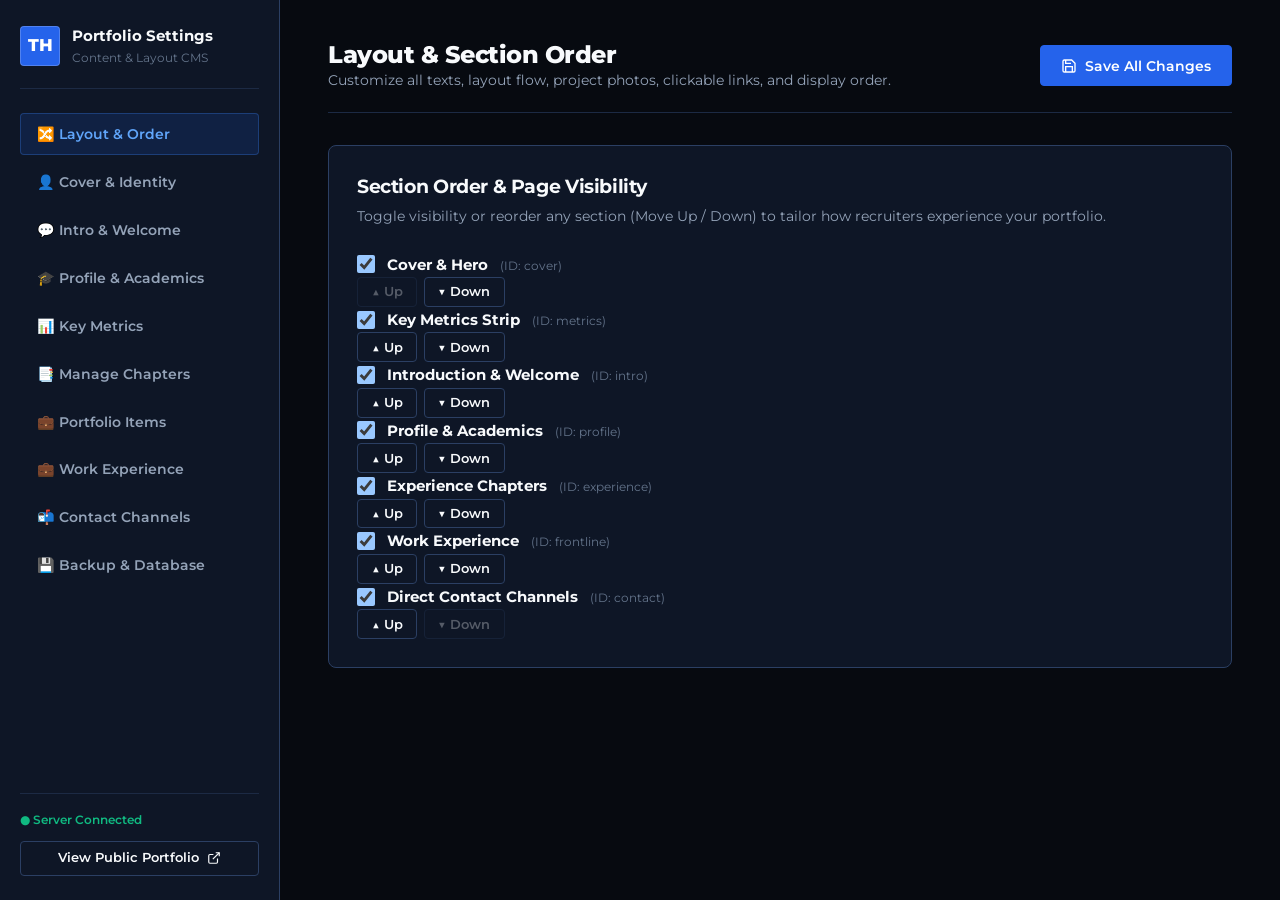
==== commit 4970eef8: "Update print statement from 'Hello' to 'Goodbye'" ====
--- a/admin.html
+++ b/admin.html
@@ -1,32 +1,40 @@
 <!DOCTYPE html>
-<html lang="id">
+<html lang="en">
 <head>
   <meta charset="UTF-8">
   <meta name="viewport" content="width=device-width, initial-scale=1.0">
-  <title>Pusat Kendali Portofolio | Backend CMS Trista Hana</title>
-  <link rel="stylesheet" href="styles.css">
+  <title>CMS Dashboard | Trista Hana Portfolio</title>
+  <link rel="stylesheet" href="styles.css?v=2.2">
   <link rel="icon" type="image/svg+xml" href="data:image/svg+xml,<svg xmlns='http://www.w3.org/2000/svg' viewBox='0 0 100 100'><rect width='100' height='100' rx='20' fill='%232563EB'/><text x='50%' y='55%' dominant-baseline='middle' text-anchor='middle' font-family='Montserrat' font-size='50' font-weight='800' fill='white'>TH</text></svg>">
   <style>
-    /* CMS Dashboard Specific Styles */
+    /* Admin CMS Custom Styling */
     body {
-      background-color: #05070B;
+      background-color: var(--bg-primary);
+      color: var(--text-primary);
+      min-height: 100vh;
+      overflow-x: hidden;
     }
     .cms-layout {
       display: grid;
       grid-template-columns: 280px 1fr;
       min-height: 100vh;
     }
+    @media (max-width: 992px) {
+      .cms-layout {
+        grid-template-columns: 1fr;
+      }
+    }
     .cms-sidebar {
       background-color: var(--bg-surface);
-      border-right: 1px solid var(--border-subtle);
-      padding: 1.5rem;
+      border-right: 1px solid var(--border-medium);
+      padding: 1.5rem 1.25rem;
+      display: flex;
+      flex-direction: column;
+      gap: 1.5rem;
       position: sticky;
       top: 0;
       height: 100vh;
       overflow-y: auto;
-      display: flex;
-      flex-direction: column;
-      gap: 1.5rem;
     }
     .cms-brand {
       display: flex;
@@ -44,70 +52,132 @@
     .cms-nav-item button {
       width: 100%;
       text-align: left;
-      padding: 0.75rem 1rem;
+      padding: 0.7rem 1rem;
+      background: transparent;
+      border: 1px solid transparent;
       border-radius: var(--radius-sm);
       color: var(--text-secondary);
-      font-size: 0.825rem;
+      font-size: 0.88rem;
       font-weight: 600;
       display: flex;
       align-items: center;
       gap: 0.75rem;
+      cursor: pointer;
       transition: var(--transition);
-      border: 1px solid transparent;
     }
     .cms-nav-item button:hover {
       background-color: var(--bg-elevated);
       color: var(--text-primary);
     }
     .cms-nav-item button.active {
-      background-color: var(--blue-primary);
-      color: #FFFFFF;
-      border-color: var(--blue-primary);
+      background-color: rgba(37, 99, 235, 0.15);
+      border-color: rgba(59, 130, 246, 0.3);
+      color: var(--blue-light);
     }
     .cms-main {
       padding: 2.5rem 3rem;
-      max-width: 1100px;
-      margin: 0 auto;
-      width: 100%;
+      max-width: 1200px;
+    }
+    @media (max-width: 768px) {
+      .cms-main {
+        padding: 1.5rem 1rem;
+      }
     }
     .cms-topbar {
       display: flex;
       justify-content: space-between;
       align-items: center;
-      margin-bottom: 2.5rem;
-      padding-bottom: 1.5rem;
+      margin-bottom: 2rem;
+      padding-bottom: 1.25rem;
       border-bottom: 1px solid var(--border-subtle);
       flex-wrap: wrap;
       gap: 1rem;
     }
     .cms-panel-card {
       background-color: var(--bg-surface);
-      border: 1px solid var(--border-subtle);
-      border-radius: var(--radius-sm);
-      padding: 2rem;
+      border: 1px solid var(--border-medium);
+      border-radius: var(--radius-md);
+      padding: 1.75rem;
       margin-bottom: 2rem;
     }
     .cms-card-title {
-      font-size: 1.25rem;
+      font-size: 1.2rem;
       font-weight: 700;
       color: var(--text-primary);
       margin-bottom: 0.5rem;
     }
     .cms-card-desc {
       font-size: 0.85rem;
+      color: var(--text-secondary);
+      margin-bottom: 1.5rem;
+    }
+    .admin-items-table {
+      width: 100%;
+      border-collapse: collapse;
+      font-size: 0.88rem;
+    }
+    .admin-items-table th,
+    .admin-items-table td {
+      padding: 1rem 0.85rem;
+      text-align: left;
+      border-bottom: 1px solid var(--border-subtle);
+    }
+    .admin-items-table th {
       color: var(--text-muted);
-      margin-bottom: 1.75rem;
-      line-height: 1.5;
-    }
-    .order-item-row {
+      font-weight: 600;
+      font-size: 0.75rem;
+      text-transform: uppercase;
+      letter-spacing: 0.05em;
+    }
+    .admin-items-table tr:hover td {
+      background-color: rgba(255, 255, 255, 0.02);
+    }
+    .admin-action-btn-group {
+      display: flex;
+      gap: 0.5rem;
+    }
+    .upload-dropzone {
+      border: 2px dashed var(--border-medium);
+      border-radius: var(--radius-sm);
+      padding: 1.5rem;
+      text-align: center;
+      background-color: var(--bg-elevated);
+      cursor: pointer;
+      transition: var(--transition);
+    }
+    .upload-dropzone:hover,
+    .upload-dropzone.dragover {
+      border-color: var(--blue-primary);
+      background-color: rgba(37, 99, 235, 0.05);
+    }
+    .upload-icon {
+      color: var(--blue-light);
+      margin-bottom: 0.5rem;
+    }
+    .upload-instruction {
+      font-size: 0.85rem;
+      color: var(--text-secondary);
+    }
+    .upload-hint {
+      font-size: 0.75rem;
+      color: var(--text-muted);
+      margin-top: 0.25rem;
+    }
+    .image-preview-wrapper {
+      margin-top: 1rem;
       display: flex;
       align-items: center;
-      justify-content: space-between;
-      padding: 0.85rem 1.25rem;
-      background-color: var(--bg-elevated);
+      gap: 1rem;
+      background-color: var(--bg-surface);
+      padding: 0.75rem 1rem;
+      border-radius: var(--radius-sm);
       border: 1px solid var(--border-subtle);
+    }
+    .image-preview-thumb {
+      width: 60px;
+      height: 60px;
+      object-fit: cover;
       border-radius: var(--radius-sm);
-      margin-bottom: 0.65rem;
     }
     .tag-bubble-list {
       display: flex;
@@ -153,32 +223,32 @@
       <div class="cms-brand">
         <div class="brand-badge">TH</div>
         <div>
-          <div style="font-weight: 700; font-size: 0.95rem; color: var(--text-primary);">Pengaturan Portofolio</div>
-          <div style="font-size: 0.75rem; color: var(--text-muted);">Pusat Kendali Konten &amp; Layout</div>
+          <div style="font-weight: 700; font-size: 0.95rem; color: var(--text-primary);">Portfolio Settings</div>
+          <div style="font-size: 0.75rem; color: var(--text-muted);">Content &amp; Layout CMS</div>
         </div>
       </div>
 
       <nav>
         <ul class="cms-nav-list">
-          <li class="cms-nav-item"><button class="active" data-view="view-layout">🔀 Tata Letak &amp; Urutan</button></li>
-          <li class="cms-nav-item"><button data-view="view-cover">👤 Cover &amp; Identitas</button></li>
-          <li class="cms-nav-item"><button data-view="view-intro">💬 Intro &amp; Sambutan</button></li>
-          <li class="cms-nav-item"><button data-view="view-profile">🎓 Profil &amp; Akademik</button></li>
-          <li class="cms-nav-item"><button data-view="view-metrics">📊 Metrik Utama</button></li>
-          <li class="cms-nav-item"><button data-view="view-chapters">📑 Kelola Bab</button></li>
-          <li class="cms-nav-item"><button data-view="view-items">💼 Item Portofolio</button></li>
+          <li class="cms-nav-item"><button class="active" data-view="view-layout">🔀 Layout &amp; Order</button></li>
+          <li class="cms-nav-item"><button data-view="view-cover">👤 Cover &amp; Identity</button></li>
+          <li class="cms-nav-item"><button data-view="view-intro">💬 Intro &amp; Welcome</button></li>
+          <li class="cms-nav-item"><button data-view="view-profile">🎓 Profile &amp; Academics</button></li>
+          <li class="cms-nav-item"><button data-view="view-metrics">📊 Key Metrics</button></li>
+          <li class="cms-nav-item"><button data-view="view-chapters">📑 Manage Chapters</button></li>
+          <li class="cms-nav-item"><button data-view="view-items">💼 Portfolio Items</button></li>
           <li class="cms-nav-item"><button data-view="view-frontline">💼 Work Experience</button></li>
-          <li class="cms-nav-item"><button data-view="view-contact">📬 Saluran Kontak</button></li>
-          <li class="cms-nav-item"><button data-view="view-backup">💾 Cadangan &amp; Database</button></li>
+          <li class="cms-nav-item"><button data-view="view-contact">📬 Contact Channels</button></li>
+          <li class="cms-nav-item"><button data-view="view-backup">💾 Backup &amp; Database</button></li>
         </ul>
       </nav>
 
       <div style="margin-top: auto; padding-top: 1rem; border-top: 1px solid var(--border-subtle);">
         <div id="cms-server-indicator" style="font-size: 0.75rem; color: var(--status-success); font-weight: 600; margin-bottom: 0.75rem;">
-          ● Server Aktif (Port 3000)
+          ● Server Connected
         </div>
         <a href="/" target="_blank" class="btn btn-outline btn-sm" style="width: 100%;">
-          <span>Buka Web Portofolio</span>
+          <span>View Public Portfolio</span>
           <svg width="14" height="14" viewBox="0 0 24 24" fill="none" stroke="currentColor" stroke-width="2"><path d="M18 13v6a2 2 0 0 1-2 2H5a2 2 0 0 1-2-2V8a2 2 0 0 1 2-2h6"/><polyline points="15 3 21 3 21 9"/><line x1="10" y1="14" x2="21" y2="3"/></svg>
         </a>
       </div>
@@ -188,25 +258,25 @@
     <main class="cms-main">
       <div class="cms-topbar">
         <div>
-          <h1 style="font-size: 1.5rem; font-weight: 800;" id="cms-current-view-title">Tata Letak &amp; Urutan Bagian</h1>
-          <p style="color: var(--text-secondary); font-size: 0.85rem;">Sesuaikan seluruh teks, alur, foto, tautan, dan urutan tampilan sesuka hati.</p>
+          <h1 style="font-size: 1.5rem; font-weight: 800;" id="cms-current-view-title">Layout &amp; Section Order</h1>
+          <p style="color: var(--text-secondary); font-size: 0.85rem;">Customize all texts, layout flow, project photos, clickable links, and display order.</p>
         </div>
         <div style="display: flex; gap: 0.75rem;">
           <button id="cms-btn-save-all" class="btn btn-primary">
             <svg width="16" height="16" viewBox="0 0 24 24" fill="none" stroke="currentColor" stroke-width="2"><path d="M19 21H5a2 2 0 0 1-2-2V5a2 2 0 0 1 2-2h11l5 5v11a2 2 0 0 1-2 2z"/><polyline points="17 21 17 13 7 13 7 21"/><polyline points="7 3 7 8 15 8"/></svg>
-            <span>Simpan Perubahan</span>
+            <span>Save All Changes</span>
           </button>
         </div>
       </div>
 
       <!-- =====================================================================
-           VIEW 1: Tata Letak & Urutan Bagian
+           VIEW 1: Layout & Section Order
            ===================================================================== -->
       <section id="view-layout" class="section-view active">
         <div class="cms-panel-card">
-          <h2 class="cms-card-title">Urutan &amp; Visibilitas Bagian Halaman</h2>
+          <h2 class="cms-card-title">Section Order &amp; Page Visibility</h2>
           <p class="cms-card-desc">
-            Anda dapat menyembunyikan atau menampilkan bagian tertentu, serta memindahkan urutan bagian (Naik / Turun) sesuai preferensi penyajian yang Anda inginkan.
+            Toggle visibility or reorder any section (Move Up / Down) to tailor how recruiters experience your portfolio.
           </p>
 
           <div id="layout-sections-list">
@@ -216,152 +286,152 @@
       </section>
 
       <!-- =====================================================================
-           VIEW 2: Cover & Identitas
+           VIEW 2: Cover & Identity
            ===================================================================== -->
       <section id="view-cover" class="section-view">
         <div class="cms-panel-card">
-          <h2 class="cms-card-title">Bagian 01: Cover &amp; Identitas Utama</h2>
-          <p class="cms-card-desc">Ubah nama, status lamaran, judul spesialisasi, kata kunci HR, dan foto utama.</p>
+          <h2 class="cms-card-title">Section 01: Cover &amp; Core Identity</h2>
+          <p class="cms-card-desc">Update your full name, availability status pill, headline, HR keywords, and primary avatar.</p>
 
           <div style="display: grid; grid-template-columns: 1fr 1fr; gap: 1rem;">
             <div class="form-group">
-              <label class="form-label" for="cov-name">Nama Lengkap</label>
+              <label class="form-label" for="cov-name">Full Name</label>
               <input type="text" id="cov-name" class="form-control" required>
             </div>
             <div class="form-group">
-              <label class="form-label" for="cov-status">Teks Status Pil</label>
+              <label class="form-label" for="cov-status">Status Pill Text</label>
               <input type="text" id="cov-status" class="form-control" placeholder="Available for Internship & Full-time Roles">
             </div>
           </div>
 
           <div class="form-group">
-            <label class="form-label" for="cov-title">Judul Posisi / Headline</label>
+            <label class="form-label" for="cov-title">Position Title / Headline</label>
             <input type="text" id="cov-title" class="form-control" placeholder="Project Operation & HR Candidate Portfolio">
           </div>
 
           <div class="form-group">
-            <label class="form-label" for="cov-summary">Ringkasan Eksekutif (Bio Singkat)</label>
+            <label class="form-label" for="cov-summary">Executive Summary (Short Bio)</label>
             <textarea id="cov-summary" class="form-control" rows="4"></textarea>
           </div>
 
           <div class="form-group">
-            <label class="form-label" for="cov-keywords">Kata Kunci HR (Pisahkan dengan koma)</label>
-            <input type="text" id="cov-keywords" class="form-control" placeholder="Talent Acquisition, SOP Standardization, OKR Tracking, dll.">
+            <label class="form-label" for="cov-keywords">HR Keywords (Comma-separated)</label>
+            <input type="text" id="cov-keywords" class="form-control" placeholder="Talent Acquisition, SOP Standardization, OKR Tracking, etc.">
           </div>
 
           <!-- Avatar Uploader -->
           <div class="form-group" style="background-color: var(--bg-elevated); padding: 1.25rem; border-radius: var(--radius-sm); border: 1px solid var(--border-subtle);">
-            <label class="form-label">Foto Profil Formal</label>
+            <label class="form-label">Formal Profile Photo</label>
             <div class="upload-dropzone" id="avatar-dropzone">
               <svg class="upload-icon" width="32" height="32" viewBox="0 0 24 24" fill="none" stroke="currentColor" stroke-width="2"><circle cx="12" cy="8" r="4"/><path d="M6 21v-2a4 4 0 0 1 4-4h4a4 4 0 0 1 4 4v2"/></svg>
-              <div class="upload-instruction">Tarik &amp; lepas foto baru di sini, atau klik untuk memilih</div>
+              <div class="upload-instruction">Drag &amp; drop a new photo here, or click to browse</div>
               <input type="file" id="avatar-file-input" accept="image/*" style="display: none;">
             </div>
             <div style="margin-top: 0.75rem;">
-              <label class="form-label" style="font-size: 0.75rem; color: var(--text-muted);" for="cov-avatar-url">Atau gunakan URL Foto:</label>
+              <label class="form-label" style="font-size: 0.75rem; color: var(--text-muted);" for="cov-avatar-url">Or use an Image URL:</label>
               <input type="url" id="cov-avatar-url" class="form-control" placeholder="https://...">
             </div>
             <div class="image-preview-wrapper" id="avatar-preview-box" style="display: none;">
               <img id="avatar-preview-img" class="image-preview-thumb" src="" alt="Avatar Preview">
-              <span id="avatar-preview-status" style="font-size: 0.8rem; color: var(--status-success);">Foto siap diperbarui</span>
-            </div>
-          </div>
-        </div>
-      </section>
-
-      <!-- =====================================================================
-           VIEW 3: Intro & Sambutan
+              <span id="avatar-preview-status" style="font-size: 0.8rem; color: var(--status-success);">Photo ready to save</span>
+            </div>
+          </div>
+        </div>
+      </section>
+
+      <!-- =====================================================================
+           VIEW 3: Intro & Welcome
            ===================================================================== -->
       <section id="view-intro" class="section-view">
         <div class="cms-panel-card">
-          <h2 class="cms-card-title">Bagian 02: Intro &amp; Sambutan Rekruter</h2>
-          <p class="cms-card-desc">Sesuaikan teks pesan awal (Congratulations / Salam Rekruter) dan kutipan visi.</p>
-
-          <div class="form-group">
-            <label class="form-label" for="intro-greeting">Isi Sambutan Utama</label>
+          <h2 class="cms-card-title">Section 02: Intro &amp; Recruiter Welcome Note</h2>
+          <p class="cms-card-desc">Customize the opening greeting note and the operational vision quote.</p>
+
+          <div class="form-group">
+            <label class="form-label" for="intro-greeting">Welcome Message Body</label>
             <textarea id="intro-greeting" class="form-control" rows="5"></textarea>
           </div>
 
           <div class="form-group">
-            <label class="form-label" for="intro-quote">Kutipan Sorotan Operasional</label>
+            <label class="form-label" for="intro-quote">Operational Vision Pitch Quote</label>
             <input type="text" id="intro-quote" class="form-control">
           </div>
         </div>
       </section>
 
       <!-- =====================================================================
-           VIEW 4: Profil & Akademik
+           VIEW 4: Profile & Academics
            ===================================================================== -->
       <section id="view-profile" class="section-view">
         <div class="cms-panel-card">
-          <h2 class="cms-card-title">Bagian 03: Profil Akademik &amp; Kompetensi</h2>
-          <p class="cms-card-desc">Ubah rincian kampus, IPK, SKS, asal SMA, serta daftar keahlian dan mata kuliah.</p>
+          <h2 class="cms-card-title">Section 03: Academic Profile &amp; Competencies</h2>
+          <p class="cms-card-desc">Update university credentials, GPA, completed credits, high school, skills, and coursework.</p>
 
           <div style="display: grid; grid-template-columns: 1fr 1fr 1fr; gap: 1rem;">
             <div class="form-group">
-              <label class="form-label" for="prof-gpa">IPK Kumulatif (GPA)</label>
+              <label class="form-label" for="prof-gpa">Cumulative GPA</label>
               <input type="text" id="prof-gpa" class="form-control" placeholder="3.88 / 4.00">
             </div>
             <div class="form-group">
-              <label class="form-label" for="prof-credits">Total SKS Diambil</label>
-              <input type="text" id="prof-credits" class="form-control" placeholder="84 SKS">
-            </div>
-            <div class="form-group">
-              <label class="form-label" for="prof-cohort">Angkatan Kuliah</label>
-              <input type="text" id="prof-cohort" class="form-control" placeholder="2023 - Sekarang">
+              <label class="form-label" for="prof-credits">Credits Completed</label>
+              <input type="text" id="prof-credits" class="form-control" placeholder="84 Credits">
+            </div>
+            <div class="form-group">
+              <label class="form-label" for="prof-cohort">Cohort / Class Year</label>
+              <input type="text" id="prof-cohort" class="form-control" placeholder="2023 - Present">
             </div>
           </div>
 
           <div style="display: grid; grid-template-columns: 1fr 1fr; gap: 1rem;">
             <div class="form-group">
-              <label class="form-label" for="prof-univ">Nama Universitas</label>
+              <label class="form-label" for="prof-univ">University Name</label>
               <input type="text" id="prof-univ" class="form-control">
             </div>
             <div class="form-group">
-              <label class="form-label" for="prof-major">Jurusan / Program Studi</label>
+              <label class="form-label" for="prof-major">Degree &amp; Major</label>
               <input type="text" id="prof-major" class="form-control">
             </div>
           </div>
 
           <div style="display: grid; grid-template-columns: 1fr 1fr; gap: 1rem;">
             <div class="form-group">
-              <label class="form-label" for="prof-school">Asal SMA</label>
+              <label class="form-label" for="prof-school">High School</label>
               <input type="text" id="prof-school" class="form-control">
             </div>
             <div class="form-group">
-              <label class="form-label" for="prof-loc">Lokasi Domisili</label>
+              <label class="form-label" for="prof-loc">Location</label>
               <input type="text" id="prof-loc" class="form-control">
             </div>
           </div>
 
           <div class="form-group">
-            <label class="form-label" for="prof-skills-input">Keahlian HR (Pisahkan dengan koma)</label>
+            <label class="form-label" for="prof-skills-input">Related HR Skills (Comma-separated)</label>
             <textarea id="prof-skills-input" class="form-control" rows="3"></textarea>
           </div>
 
           <div class="form-group">
-            <label class="form-label" for="prof-courses-input">Mata Kuliah Relevan (Pisahkan dengan koma)</label>
+            <label class="form-label" for="prof-courses-input">Related Courses Taken (Comma-separated)</label>
             <textarea id="prof-courses-input" class="form-control" rows="3"></textarea>
           </div>
 
           <div class="form-group">
-            <label class="form-label" for="prof-tools-input">Alat Kerja &amp; Hard Skills (Pisahkan dengan koma)</label>
+            <label class="form-label" for="prof-tools-input">Work Tools &amp; Hard Skills (Comma-separated)</label>
             <textarea id="prof-tools-input" class="form-control" rows="3"></textarea>
           </div>
         </div>
       </section>
 
       <!-- =====================================================================
-           VIEW 5: Metrik Utama
+           VIEW 5: Key Metrics
            ===================================================================== -->
       <section id="view-metrics" class="section-view">
         <div class="cms-panel-card">
           <div style="display: flex; justify-content: space-between; align-items: center; margin-bottom: 1rem;">
             <div>
-              <h2 class="cms-card-title">Bilah Metrik Dampak</h2>
-              <p class="cms-card-desc">Angka pencapaian terukur yang ditampilkan di bilah beranda portofolio.</p>
-            </div>
-            <button type="button" id="btn-add-metric-row" class="btn btn-outline btn-sm">+ Tambah Kartu Metrik</button>
+              <h2 class="cms-card-title">Impact Metrics Strip</h2>
+              <p class="cms-card-desc">Quantified achievements displayed on the portfolio homepage metric strip.</p>
+            </div>
+            <button type="button" id="btn-add-metric-row" class="btn btn-outline btn-sm">+ Add Metric Card</button>
           </div>
 
           <div id="metrics-editor-list" style="display: flex; flex-direction: column; gap: 1rem;">
@@ -371,16 +441,19 @@
       </section>
 
       <!-- =====================================================================
-           VIEW 6: Kelola Bab Pengalaman (Chapters)
+           VIEW 6: Manage Chapters
            ===================================================================== -->
       <section id="view-chapters" class="section-view">
         <div class="cms-panel-card">
-          <div style="display: flex; justify-content: space-between; align-items: center; margin-bottom: 1rem;">
+          <div style="display: flex; justify-content: space-between; align-items: center; margin-bottom: 1rem; flex-wrap: wrap; gap: 0.5rem;">
             <div>
-              <h2 class="cms-card-title">Kelola Bab Pengalaman</h2>
-              <p class="cms-card-desc">Ubah nomor bab, nama bab, dan deskripsi singkat kategori pengalaman.</p>
-            </div>
-            <button type="button" id="btn-add-chapter-row" class="btn btn-outline btn-sm">+ Tambah Bab Baru</button>
+              <h2 class="cms-card-title">Manage Experience Chapters</h2>
+              <p class="cms-card-desc">Update chapter numbers, titles, and short category descriptions.</p>
+            </div>
+            <div style="display: flex; gap: 0.5rem;">
+              <button type="button" id="btn-reset-default-chapters" class="btn btn-outline btn-sm" style="color: var(--blue-light); border-color: rgba(59, 130, 246, 0.4);">↺ Restore Default 6 Chapters</button>
+              <button type="button" id="btn-add-chapter-row" class="btn btn-primary btn-sm">+ Add New Chapter</button>
+            </div>
           </div>
 
           <div id="chapters-editor-list" style="display: flex; flex-direction: column; gap: 1rem;">
@@ -390,18 +463,18 @@
       </section>
 
       <!-- =====================================================================
-           VIEW 7: Item Portofolio (Upload Foto, Link, Detail)
+           VIEW 7: Portfolio Items (Photos, Links, Stepping Stones)
            ===================================================================== -->
       <section id="view-items" class="section-view">
         <div class="cms-panel-card">
           <div style="display: flex; justify-content: space-between; align-items: center; margin-bottom: 1.5rem; flex-wrap: wrap; gap: 0.5rem;">
             <div>
-              <h2 class="cms-card-title">Daftar Portofolio &amp; Proyek</h2>
-              <p class="cms-card-desc">Kelola dokumen, alur stepping stones, foto, dan link tautan Google Drive / Sheets.</p>
+              <h2 class="cms-card-title">Portfolio Projects &amp; Credentials</h2>
+              <p class="cms-card-desc">Manage project documentation, step-by-step milestones, photos, and clickable Google Drive / Sheets links.</p>
             </div>
             <button type="button" id="btn-open-create-item-form" class="btn btn-primary btn-sm">
               <svg width="16" height="16" viewBox="0 0 24 24" fill="none" stroke="currentColor" stroke-width="2"><line x1="12" y1="5" x2="12" y2="19"/><line x1="5" y1="12" x2="19" y2="12"/></svg>
-              <span>+ Buat Proyek Baru</span>
+              <span>+ Create New Project</span>
             </button>
           </div>
 
@@ -409,11 +482,11 @@
             <table class="admin-items-table">
               <thead>
                 <tr>
-                  <th>Bab</th>
-                  <th>Judul Proyek</th>
-                  <th>Organisasi</th>
-                  <th>Kelengkapan</th>
-                  <th>Aksi</th>
+                  <th>Chapter</th>
+                  <th>Project Title</th>
+                  <th>Organization</th>
+                  <th>Media &amp; Details</th>
+                  <th>Actions</th>
                 </tr>
               </thead>
               <tbody id="cms-items-table-body">
@@ -423,11 +496,11 @@
           </div>
         </div>
 
-        <!-- Form Tambah / Edit Proyek (Modal Inline) -->
+        <!-- Add / Edit Project Form Panel (Inline Modal) -->
         <div id="cms-item-editor-panel" class="cms-panel-card" style="display: none; border-left: 4px solid var(--blue-primary);">
           <div style="display: flex; justify-content: space-between; align-items: center; margin-bottom: 1rem;">
-            <h3 id="item-editor-title-heading" style="color: var(--blue-light); font-size: 1.15rem; font-weight: 700;">Edit Proyek Portofolio</h3>
-            <button type="button" id="btn-close-item-editor" class="btn btn-outline btn-sm">Tutup Editor</button>
+            <h3 id="item-editor-title-heading" style="color: var(--blue-light); font-size: 1.15rem; font-weight: 700;">Edit Project Item</h3>
+            <button type="button" id="btn-close-item-editor" class="btn btn-outline btn-sm">Close Editor</button>
           </div>
 
           <form id="cms-item-form">
@@ -435,96 +508,96 @@
 
             <div style="display: grid; grid-template-columns: 1fr 1fr; gap: 1rem;">
               <div class="form-group">
-                <label class="form-label" for="item-form-chapter">Kategori Bab / Section (Ketik Bebas) *</label>
-                <input type="text" id="item-form-chapter" class="form-control" list="chapter-suggestions-list" placeholder="Ketik nama bab (misal: Work Experience, Project (as Leader), HR Campaign)..." required>
+                <label class="form-label" for="item-form-chapter">Chapter / Section (Type Freely) *</label>
+                <input type="text" id="item-form-chapter" class="form-control" list="chapter-suggestions-list" placeholder="Type chapter (e.g. Work Experience, Project (as Leader), HR Campaign, Certifications)..." required>
                 <datalist id="chapter-suggestions-list">
                   <!-- Populated dynamically with suggestions -->
                 </datalist>
                 <small style="color: var(--text-muted); font-size: 0.75rem; display: block; margin-top: 0.35rem;">
-                  Ketik manual tulisan bab/section yang Anda inginkan (tidak terbatas pilihan dropdown).
+                  Type freely any chapter name you want (not limited to a dropdown).
                 </small>
               </div>
               <div class="form-group">
-                <label class="form-label" for="item-form-title">Judul Proyek / Program *</label>
+                <label class="form-label" for="item-form-title">Project / Program Title *</label>
                 <input type="text" id="item-form-title" class="form-control" required>
               </div>
             </div>
 
             <div style="display: grid; grid-template-columns: 1fr 1fr 1fr; gap: 1rem;">
               <div class="form-group">
-                <label class="form-label" for="item-form-org">Organisasi / Lembaga *</label>
+                <label class="form-label" for="item-form-org">Organization / Institution *</label>
                 <input type="text" id="item-form-org" class="form-control" required>
               </div>
               <div class="form-group">
-                <label class="form-label" for="item-form-role">Peran / Jabatan *</label>
+                <label class="form-label" for="item-form-role">Role / Position *</label>
                 <input type="text" id="item-form-role" class="form-control" required>
               </div>
               <div class="form-group">
-                <label class="form-label" for="item-form-period">Periode Waktu *</label>
+                <label class="form-label" for="item-form-period">Time Period *</label>
                 <input type="text" id="item-form-period" class="form-control" required>
               </div>
             </div>
 
-            <!-- Upload Foto Proyek -->
+            <!-- Upload Project Photo -->
             <div class="form-group" style="background-color: var(--bg-elevated); padding: 1.25rem; border-radius: var(--radius-sm); border: 1px solid var(--border-subtle);">
               <label class="form-label" style="display: flex; justify-content: space-between;">
-                <span>Foto &amp; Dokumentasi Visual Portofolio</span>
-                <span style="font-size: 0.75rem; color: var(--blue-light);">Tersimpan permanen ke folder uploads/</span>
+                <span>Project Photo &amp; Visual Documentation</span>
+                <span style="font-size: 0.75rem; color: var(--blue-light);">Permanently stored in uploads/</span>
               </label>
 
               <div class="upload-dropzone" id="item-image-dropzone">
                 <svg class="upload-icon" width="32" height="32" viewBox="0 0 24 24" fill="none" stroke="currentColor" stroke-width="2"><rect x="3" y="3" width="18" height="18" rx="2" ry="2"/><circle cx="8.5" cy="8.5" r="1.5"/><polyline points="21 15 16 10 5 21"/></svg>
-                <div class="upload-instruction">Tarik &amp; lepas file foto di sini, atau klik untuk memilih</div>
+                <div class="upload-instruction">Drag &amp; drop an image file here, or click to browse</div>
                 <div class="upload-hint">PNG, JPG, WEBP</div>
                 <input type="file" id="item-file-input" accept="image/*" style="display: none;">
               </div>
 
               <div style="margin-top: 0.75rem;">
-                <label class="form-label" style="font-size: 0.75rem; color: var(--text-muted);" for="item-form-image-url">Atau URL Gambar:</label>
+                <label class="form-label" style="font-size: 0.75rem; color: var(--text-muted);" for="item-form-image-url">Or Image URL:</label>
                 <input type="url" id="item-form-image-url" class="form-control" placeholder="https://...">
               </div>
 
               <div class="image-preview-wrapper" id="item-preview-box" style="display: none;">
                 <img id="item-preview-img" class="image-preview-thumb" src="" alt="Item Preview">
                 <div style="font-size: 0.8rem;">
-                  <div id="item-preview-name" style="font-weight: 700;">Foto Terpilih</div>
-                  <div id="item-preview-status" style="color: var(--status-success);">Siap disimpan</div>
+                  <div id="item-preview-name" style="font-weight: 700;">Selected Photo</div>
+                  <div id="item-preview-status" style="color: var(--status-success);">Ready to save</div>
                 </div>
               </div>
             </div>
 
             <div class="form-group">
-              <label class="form-label" for="item-form-desc">Keterangan Detail Portofolio *</label>
+              <label class="form-label" for="item-form-desc">Detailed Project Description *</label>
               <textarea id="item-form-desc" class="form-control" rows="4" required></textarea>
             </div>
 
             <div class="form-group">
-              <label class="form-label" for="item-form-badges">Badge Metrik / Prestasi (Pisahkan dengan koma)</label>
-              <input type="text" id="item-form-badges" class="form-control" placeholder="Contoh: 220+ Pelamar, 9/10 Kepuasan, Best Intern 2026">
-            </div>
-
-            <!-- Tautan Clickable Links -->
+              <label class="form-label" for="item-form-badges">Achievement Badges (Comma-separated)</label>
+              <input type="text" id="item-form-badges" class="form-control" placeholder="e.g. 220+ Applicants, 9/10 Rating, Best Intern 2026">
+            </div>
+
+            <!-- Clickable Links -->
             <div class="form-group" style="background-color: var(--bg-elevated); padding: 1.25rem; border-radius: var(--radius-sm); border: 1px solid var(--border-subtle);">
               <div style="display: flex; justify-content: space-between; align-items: center; margin-bottom: 0.75rem;">
                 <div>
-                  <label class="form-label" style="margin-bottom: 0.25rem;">Tautan Dokumentasi yang Bisa di Klik (Clickable Links)</label>
-                  <p style="font-size: 0.75rem; color: var(--text-muted);">Tautan Google Drive, Google Sheets pelamar, PPT Deck, atau link sertifikat asli.</p>
+                  <label class="form-label" style="margin-bottom: 0.25rem;">Clickable Documentation Links</label>
+                  <p style="font-size: 0.75rem; color: var(--text-muted);">Links to Google Drive archives, Google Sheets applicant databases, slide decks, or credentials.</p>
                 </div>
-                <button type="button" id="btn-add-item-link" class="btn btn-outline btn-sm">+ Tambah Tautan</button>
+                <button type="button" id="btn-add-item-link" class="btn btn-outline btn-sm">+ Add Link</button>
               </div>
               <div id="item-links-editor-list" style="display: flex; flex-direction: column; gap: 0.65rem;">
                 <!-- Link rows -->
               </div>
             </div>
 
-            <!-- Stepping Stones / Alur Proses Kerja -->
+            <!-- Stepping Stones / Process Flow -->
             <div class="form-group" style="background-color: var(--bg-elevated); padding: 1.25rem; border-radius: var(--radius-sm); border: 1px solid var(--border-subtle);">
               <div style="display: flex; justify-content: space-between; align-items: center; margin-bottom: 0.75rem;">
                 <div>
-                  <label class="form-label" style="margin-bottom: 0.25rem;">Alur Proses Kerja &amp; Stepping Stones</label>
-                  <p style="font-size: 0.75rem; color: var(--text-muted);">Khusus Sertifikasi ("gimana dpt &amp; PROSESnya") dan Proyek bertahap.</p>
+                  <label class="form-label" style="margin-bottom: 0.25rem;">Execution Milestones &amp; Stepping Stones</label>
+                  <p style="font-size: 0.75rem; color: var(--text-muted);">Step-by-step methodology explaining how you achieved results or earned credentials.</p>
                 </div>
-                <button type="button" id="btn-add-item-step" class="btn btn-outline btn-sm">+ Tambah Langkah</button>
+                <button type="button" id="btn-add-item-step" class="btn btn-outline btn-sm">+ Add Step</button>
               </div>
               <div id="item-steps-editor-list" style="display: flex; flex-direction: column; gap: 0.75rem;">
                 <!-- Step rows -->
@@ -532,8 +605,8 @@
             </div>
 
             <div style="display: flex; justify-content: flex-end; gap: 0.75rem; margin-top: 1.5rem;">
-              <button type="button" id="btn-cancel-item-form" class="btn btn-outline">Batal</button>
-              <button type="submit" class="btn btn-primary">Simpan Proyek Ini</button>
+              <button type="button" id="btn-cancel-item-form" class="btn btn-outline">Cancel</button>
+              <button type="submit" class="btn btn-primary">Save This Project</button>
             </div>
           </form>
         </div>
@@ -544,35 +617,35 @@
            ===================================================================== -->
       <section id="view-frontline" class="section-view">
         <div class="cms-panel-card">
-          <h2 class="cms-card-title">Bagian 05: Work Experience</h2>
-          <p class="cms-card-desc">Sesuaikan pilar operasional kerja dan daftar penempatan industri.</p>
-
-          <div class="form-group">
-            <label class="form-label" for="front-title">Judul Bagian</label>
+          <h2 class="cms-card-title">Section 05: Work Experience</h2>
+          <p class="cms-card-desc">Customize frontline operational pillars and industry placement records.</p>
+
+          <div class="form-group">
+            <label class="form-label" for="front-title">Section Title</label>
             <input type="text" id="front-title" class="form-control">
           </div>
 
           <div class="form-group">
-            <label class="form-label" for="front-sub">Subjudul Penjelasan</label>
+            <label class="form-label" for="front-sub">Section Subtitle</label>
             <input type="text" id="front-sub" class="form-control">
           </div>
 
           <!-- Pillars -->
           <div style="margin-top: 1.5rem;">
             <div style="display: flex; justify-content: space-between; align-items: center; margin-bottom: 0.75rem;">
-              <label class="form-label">Pilar-Pilar Operasional</label>
-              <button type="button" id="btn-add-pillar" class="btn btn-outline btn-sm">+ Tambah Pilar</button>
+              <label class="form-label">Operational Core Pillars</label>
+              <button type="button" id="btn-add-pillar" class="btn btn-outline btn-sm">+ Add Pillar</button>
             </div>
             <div id="frontline-pillars-editor" style="display: flex; flex-direction: column; gap: 0.75rem;">
               <!-- Populated dynamically -->
             </div>
           </div>
 
-          <!-- Placemats -->
+          <!-- Placements -->
           <div style="margin-top: 2rem;">
             <div style="display: flex; justify-content: space-between; align-items: center; margin-bottom: 0.75rem;">
-              <label class="form-label">Daftar Tempat / Perusahaan (Placemats)</label>
-              <button type="button" id="btn-add-placement" class="btn btn-outline btn-sm">+ Tambah Tempat</button>
+              <label class="form-label">Industry Placement List (Placemats)</label>
+              <button type="button" id="btn-add-placement" class="btn btn-outline btn-sm">+ Add Placement</button>
             </div>
             <div id="frontline-placements-editor" style="display: flex; flex-direction: column; gap: 0.75rem;">
               <!-- Populated dynamically -->
@@ -582,31 +655,31 @@
       </section>
 
       <!-- =====================================================================
-           VIEW 9: Saluran Kontak
+           VIEW 9: Contact Channels
            ===================================================================== -->
       <section id="view-contact" class="section-view">
         <div class="cms-panel-card">
-          <h2 class="cms-card-title">Bagian 06: Saluran Kontak Langsung</h2>
-          <p class="cms-card-desc">Perbarui alamat email resmi, tautan WhatsApp langsung, profil LinkedIn, dan Instagram.</p>
+          <h2 class="cms-card-title">Section 06: Direct Contact Channels</h2>
+          <p class="cms-card-desc">Update official email, WhatsApp link, LinkedIn URL, and Instagram profile.</p>
 
           <div style="display: grid; grid-template-columns: 1fr 1fr; gap: 1rem;">
             <div class="form-group">
-              <label class="form-label" for="cnt-email">Email Resmi</label>
+              <label class="form-label" for="cnt-email">Official Email</label>
               <input type="email" id="cnt-email" class="form-control" required>
             </div>
             <div class="form-group">
-              <label class="form-label" for="cnt-phone">Nomor Telepon / WhatsApp</label>
+              <label class="form-label" for="cnt-phone">Phone / WhatsApp Number</label>
               <input type="text" id="cnt-phone" class="form-control" required>
             </div>
           </div>
 
           <div style="display: grid; grid-template-columns: 1fr 1fr; gap: 1rem;">
             <div class="form-group">
-              <label class="form-label" for="cnt-linkedin">URL Profil LinkedIn</label>
+              <label class="form-label" for="cnt-linkedin">LinkedIn Profile URL</label>
               <input type="url" id="cnt-linkedin" class="form-control">
             </div>
             <div class="form-group">
-              <label class="form-label" for="cnt-instagram">URL / Handle Instagram</label>
+              <label class="form-label" for="cnt-instagram">Instagram Handle / URL</label>
               <input type="text" id="cnt-instagram" class="form-control">
             </div>
           </div>
@@ -614,27 +687,27 @@
       </section>
 
       <!-- =====================================================================
-           VIEW 10: Cadangan & Database
+           VIEW 10: Backup & Database
            ===================================================================== -->
       <section id="view-backup" class="section-view">
         <div class="cms-panel-card">
-          <h2 class="cms-card-title">Pencadangan Data &amp; Sinkronisasi File</h2>
-          <p class="cms-card-desc">Unduh cadangan data portofolio Anda sebagai file JSON atau pulihkan data kapan saja.</p>
+          <h2 class="cms-card-title">Data Backup &amp; Synchronization</h2>
+          <p class="cms-card-desc">Download a complete JSON backup of your portfolio data or restore anytime.</p>
 
           <div style="display: flex; gap: 1rem; flex-wrap: wrap;">
             <button id="cms-btn-export-json" class="btn btn-outline">
               <svg width="16" height="16" viewBox="0 0 24 24" fill="none" stroke="currentColor" stroke-width="2"><path d="M21 15v4a2 2 0 0 1-2 2H5a2 2 0 0 1-2-2v-4"/><polyline points="7 10 12 15 17 10"/><line x1="12" y1="15" x2="12" y2="3"/></svg>
-              <span>Ekspor Backup JSON</span>
+              <span>Export JSON Backup</span>
             </button>
 
             <label class="btn btn-secondary" style="cursor: pointer;">
               <svg width="16" height="16" viewBox="0 0 24 24" fill="none" stroke="currentColor" stroke-width="2"><path d="M21 15v4a2 2 0 0 1-2 2H5a2 2 0 0 1-2-2v-4"/><polyline points="17 8 12 3 7 8"/><line x1="12" y1="3" x2="12" y2="15"/></svg>
-              <span>Impor Restore JSON</span>
+              <span>Import &amp; Restore JSON</span>
               <input type="file" id="cms-import-file" accept=".json" style="display: none;">
             </label>
 
             <button id="cms-btn-reset-default" class="btn btn-outline" style="color: #F87171; border-color: rgba(239, 68, 68, 0.3);">
-              Reset ke Data Standar
+              Reset to Default Data
             </button>
           </div>
         </div>
@@ -646,7 +719,6 @@
   <div class="toast-container" id="toast-container"></div>
 
   <!-- Admin Controller Script -->
-  <script src="admin.js"></script>
+  <script src="admin.js?v=2.2"></script>
 </body>
 </html>
-
